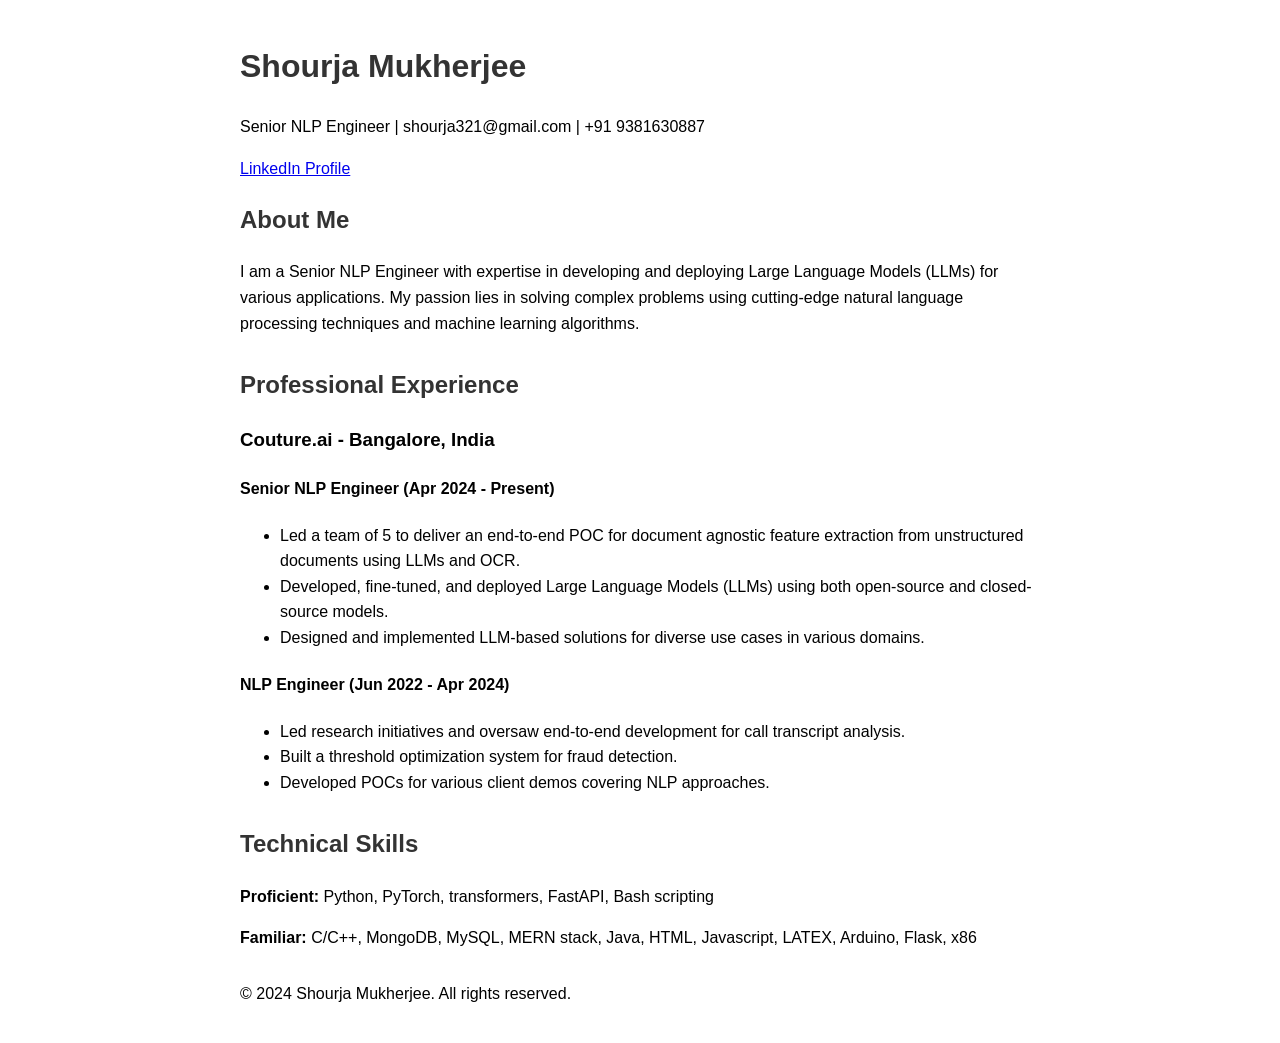
==== index.html @ 747e45b6 "feature: create initial template" ====
<!DOCTYPE html>
<html lang="en">
<head>
    <meta charset="UTF-8">
    <meta name="viewport" content="width=device-width, initial-scale=1.0">
    <title>Shourja Mukherjee - Personal Website</title>
    <style>
        body {
            font-family: Arial, sans-serif;
            line-height: 1.6;
            margin: 0;
            padding: 20px;
            max-width: 800px;
            margin: 0 auto;
        }
        h1, h2 {
            color: #333;
        }
        .section {
            margin-bottom: 30px;
        }
    </style>
</head>
<body>
    <header>
        <h1>Shourja Mukherjee</h1>
        <p>Senior NLP Engineer | shourja321@gmail.com | +91 9381630887</p>
        <p><a href="https://www.linkedin.com/in/shourja-mukherjee" target="_blank">LinkedIn Profile</a></p>
    </header>

    <section class="section" id="about">
        <h2>About Me</h2>
        <p>I am a Senior NLP Engineer with expertise in developing and deploying Large Language Models (LLMs) for various applications. My passion lies in solving complex problems using cutting-edge natural language processing techniques and machine learning algorithms.</p>
    </section>

    <section class="section" id="experience">
        <h2>Professional Experience</h2>
        <h3>Couture.ai - Bangalore, India</h3>
        <h4>Senior NLP Engineer (Apr 2024 - Present)</h4>
        <ul>
            <li>Led a team of 5 to deliver an end-to-end POC for document agnostic feature extraction from unstructured documents using LLMs and OCR.</li>
            <li>Developed, fine-tuned, and deployed Large Language Models (LLMs) using both open-source and closed-source models.</li>
            <li>Designed and implemented LLM-based solutions for diverse use cases in various domains.</li>
        </ul>
        <h4>NLP Engineer (Jun 2022 - Apr 2024)</h4>
        <ul>
            <li>Led research initiatives and oversaw end-to-end development for call transcript analysis.</li>
            <li>Built a threshold optimization system for fraud detection.</li>
            <li>Developed POCs for various client demos covering NLP approaches.</li>
        </ul>
    </section>

    <section class="section" id="skills">
        <h2>Technical Skills</h2>
        <p><strong>Proficient:</strong> Python, PyTorch, transformers, FastAPI, Bash scripting</p>
        <p><strong>Familiar:</strong> C/C++, MongoDB, MySQL, MERN stack, Java, HTML, Javascript, LATEX, Arduino, Flask, x86</p>
    </section>

    <footer>
        <p>&copy; 2024 Shourja Mukherjee. All rights reserved.</p>
    </footer>
</body>
</html>
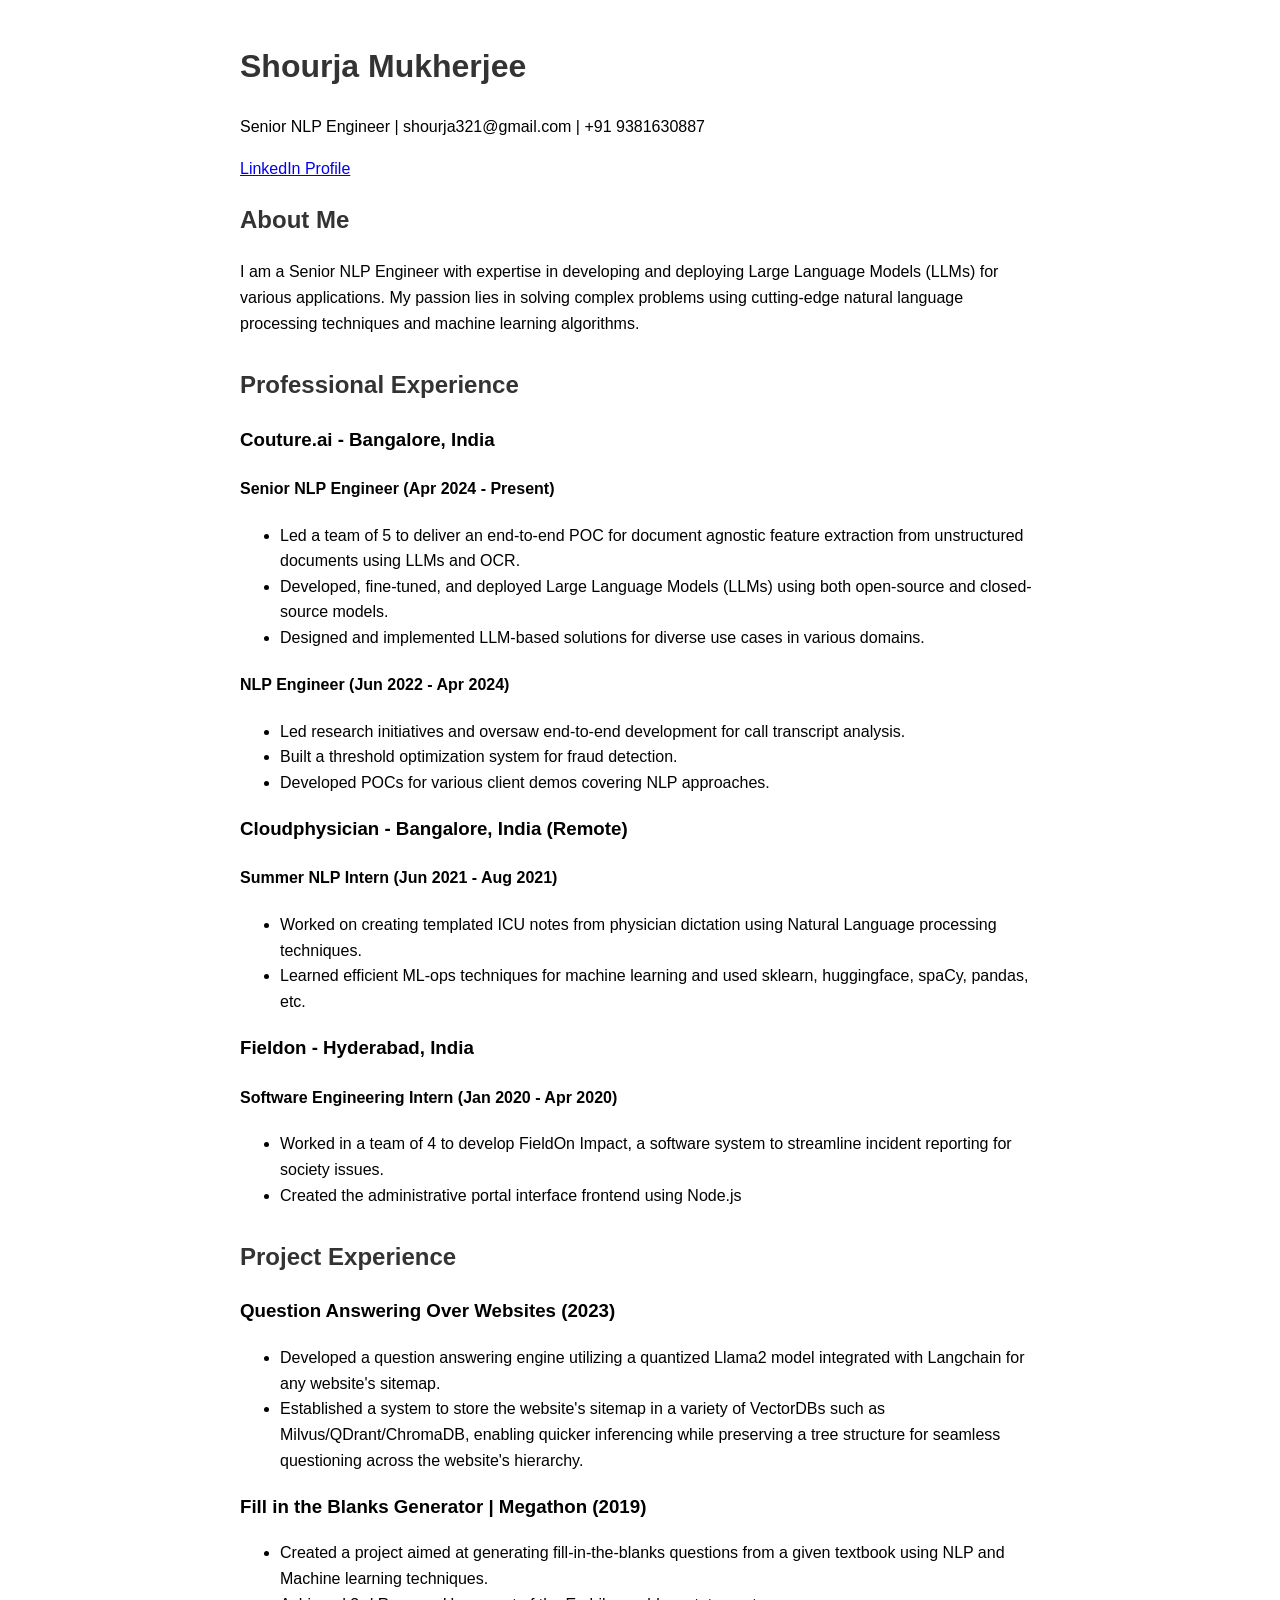
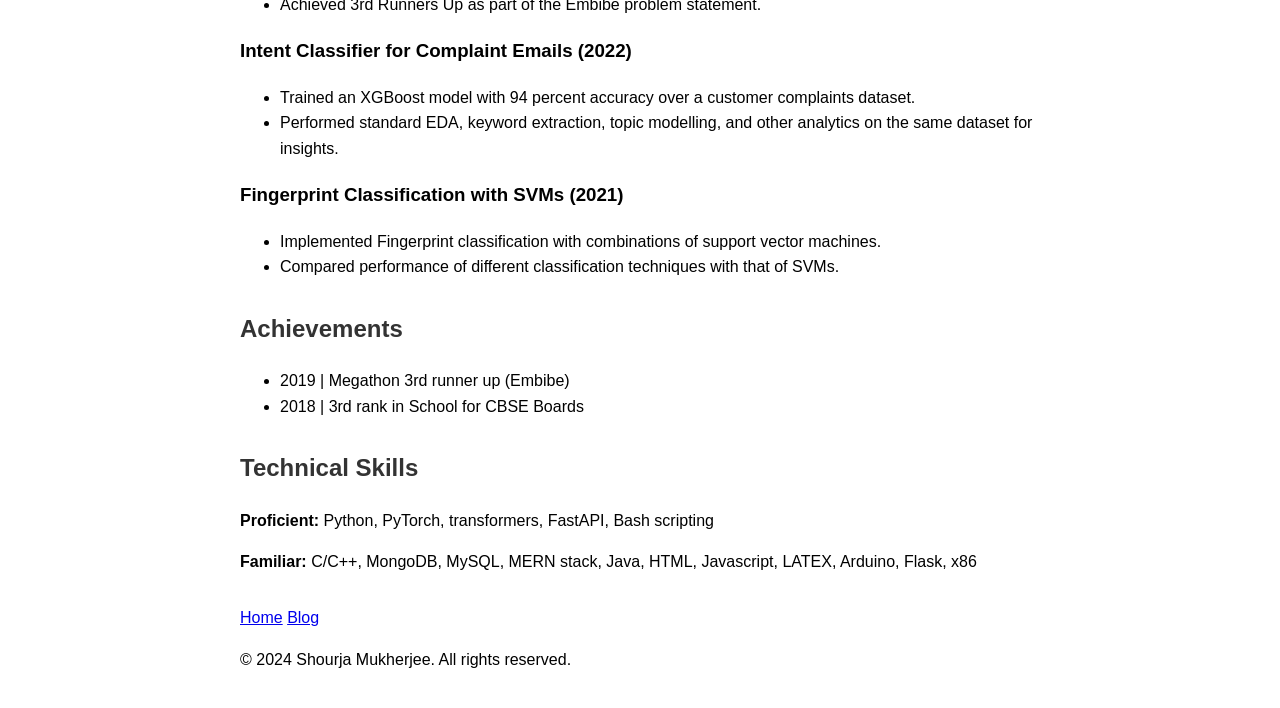
==== commit 382b39a6: "feature: added blog section" ====
--- a/index.html
+++ b/index.html
@@ -25,7 +25,7 @@
     <header>
         <h1>Shourja Mukherjee</h1>
         <p>Senior NLP Engineer | shourja321@gmail.com | +91 9381630887</p>
-        <p><a href="https://www.linkedin.com/in/shourja-mukherjee" target="_blank">LinkedIn Profile</a></p>
+        <p><a href="https://www.linkedin.com/in/shourja-mukherjee-772241185/" target="_blank">LinkedIn Profile</a></p>
     </header>
 
     <section class="section" id="about">
@@ -33,8 +33,9 @@
         <p>I am a Senior NLP Engineer with expertise in developing and deploying Large Language Models (LLMs) for various applications. My passion lies in solving complex problems using cutting-edge natural language processing techniques and machine learning algorithms.</p>
     </section>
 
-    <section class="section" id="experience">
+    <section class="section" id="professional-experience">
         <h2>Professional Experience</h2>
+        
         <h3>Couture.ai - Bangalore, India</h3>
         <h4>Senior NLP Engineer (Apr 2024 - Present)</h4>
         <ul>
@@ -42,11 +43,62 @@
             <li>Developed, fine-tuned, and deployed Large Language Models (LLMs) using both open-source and closed-source models.</li>
             <li>Designed and implemented LLM-based solutions for diverse use cases in various domains.</li>
         </ul>
+        
         <h4>NLP Engineer (Jun 2022 - Apr 2024)</h4>
         <ul>
             <li>Led research initiatives and oversaw end-to-end development for call transcript analysis.</li>
             <li>Built a threshold optimization system for fraud detection.</li>
             <li>Developed POCs for various client demos covering NLP approaches.</li>
+        </ul>
+
+        <h3>Cloudphysician - Bangalore, India (Remote)</h3>
+        <h4>Summer NLP Intern (Jun 2021 - Aug 2021)</h4>
+        <ul>
+            <li>Worked on creating templated ICU notes from physician dictation using Natural Language processing techniques.</li>
+            <li>Learned efficient ML-ops techniques for machine learning and used sklearn, huggingface, spaCy, pandas, etc.</li>
+        </ul>
+
+        <h3>Fieldon - Hyderabad, India</h3>
+        <h4>Software Engineering Intern (Jan 2020 - Apr 2020)</h4>
+        <ul>
+            <li>Worked in a team of 4 to develop FieldOn Impact, a software system to streamline incident reporting for society issues.</li>
+            <li>Created the administrative portal interface frontend using Node.js</li>
+        </ul>
+    </section>
+
+    <section class="section" id="projects">
+        <h2>Project Experience</h2>
+
+        <h3>Question Answering Over Websites (2023)</h3>
+        <ul>
+            <li>Developed a question answering engine utilizing a quantized Llama2 model integrated with Langchain for any website's sitemap.</li>
+            <li>Established a system to store the website's sitemap in a variety of VectorDBs such as Milvus/QDrant/ChromaDB, enabling quicker inferencing while preserving a tree structure for seamless questioning across the website's hierarchy.</li>
+        </ul>
+
+        <h3>Fill in the Blanks Generator | Megathon (2019)</h3>
+        <ul>
+            <li>Created a project aimed at generating fill-in-the-blanks questions from a given textbook using NLP and Machine learning techniques.</li>
+            <li>Achieved 3rd Runners Up as part of the Embibe problem statement.</li>
+        </ul>
+
+        <h3>Intent Classifier for Complaint Emails (2022)</h3>
+        <ul>
+            <li>Trained an XGBoost model with 94 percent accuracy over a customer complaints dataset.</li>
+            <li>Performed standard EDA, keyword extraction, topic modelling, and other analytics on the same dataset for insights.</li>
+        </ul>
+
+        <h3>Fingerprint Classification with SVMs (2021)</h3>
+        <ul>
+            <li>Implemented Fingerprint classification with combinations of support vector machines.</li>
+            <li>Compared performance of different classification techniques with that of SVMs.</li>
+        </ul>
+    </section>
+
+    <section class="section" id="achievements">
+        <h2>Achievements</h2>
+        <ul>
+            <li>2019 | Megathon 3rd runner up (Embibe)</li>
+            <li>2018 | 3rd rank in School for CBSE Boards</li>
         </ul>
     </section>
 
@@ -57,6 +109,10 @@
     </section>
 
     <footer>
+        <nav>
+            <a href="index.html">Home</a>
+            <a href="blog.html">Blog</a>
+        </nav>
         <p>&copy; 2024 Shourja Mukherjee. All rights reserved.</p>
     </footer>
 </body>
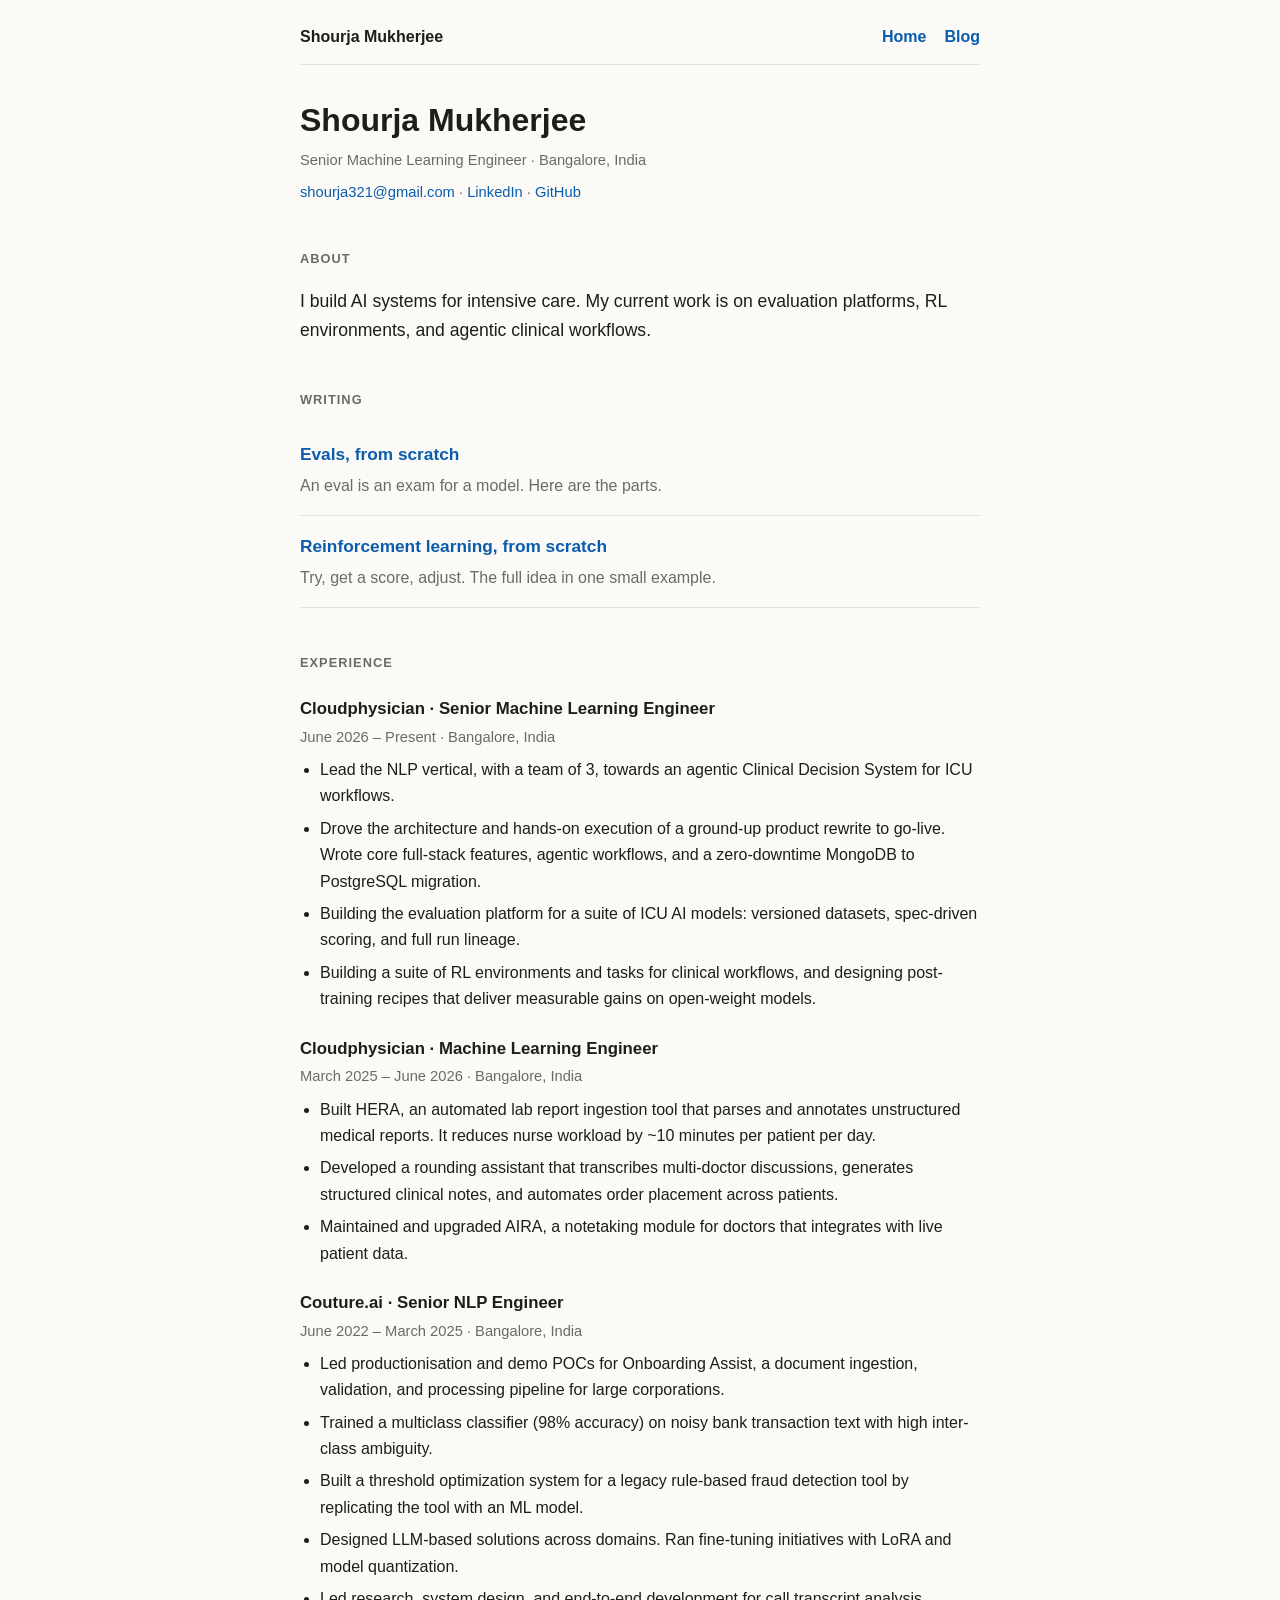
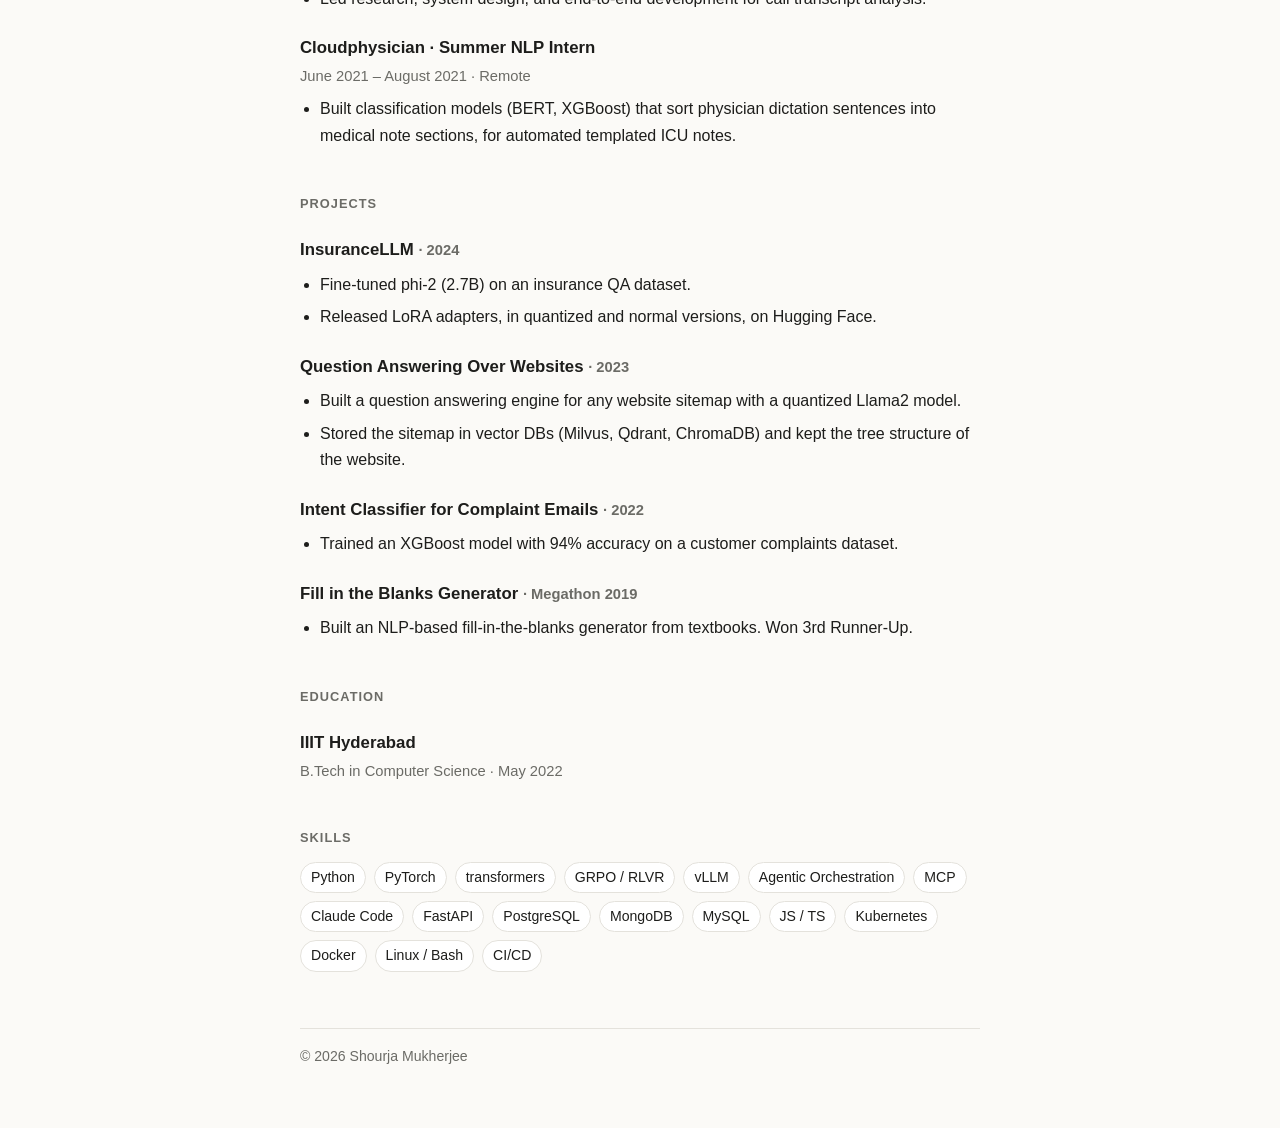
==== commit 3db742e4: "Update site from resume, add evals and RL posts" ====
--- a/index.html
+++ b/index.html
@@ -3,117 +3,125 @@
 <head>
     <meta charset="UTF-8">
     <meta name="viewport" content="width=device-width, initial-scale=1.0">
-    <title>Shourja Mukherjee - Personal Website</title>
-    <style>
-        body {
-            font-family: Arial, sans-serif;
-            line-height: 1.6;
-            margin: 0;
-            padding: 20px;
-            max-width: 800px;
-            margin: 0 auto;
-        }
-        h1, h2 {
-            color: #333;
-        }
-        .section {
-            margin-bottom: 30px;
-        }
-    </style>
+    <meta name="description" content="Shourja Mukherjee. Senior Machine Learning Engineer. Evals, RL environments, and agentic systems.">
+    <title>Shourja Mukherjee</title>
+    <link rel="stylesheet" href="style.css">
 </head>
 <body>
+    <nav>
+        <a class="name" href="index.html">Shourja Mukherjee</a>
+        <a href="index.html">Home</a>
+        <a href="blog.html">Blog</a>
+    </nav>
+
     <header>
         <h1>Shourja Mukherjee</h1>
-        <p>Senior NLP Engineer | shourja321@gmail.com | +91 9381630887</p>
-        <p><a href="https://www.linkedin.com/in/shourja-mukherjee-772241185/" target="_blank">LinkedIn Profile</a></p>
+        <p class="meta">Senior Machine Learning Engineer · Bangalore, India</p>
+        <p class="meta">
+            <a href="mailto:shourja321@gmail.com">shourja321@gmail.com</a> ·
+            <a href="https://www.linkedin.com/in/shourja-mukherjee" target="_blank" rel="noopener">LinkedIn</a> ·
+            <a href="https://github.com/ShourjaMukherjee" target="_blank" rel="noopener">GitHub</a>
+        </p>
     </header>
 
-    <section class="section" id="about">
-        <h2>About Me</h2>
-        <p>I am a Senior NLP Engineer with expertise in developing and deploying Large Language Models (LLMs) for various applications. My passion lies in solving complex problems using cutting-edge natural language processing techniques and machine learning algorithms.</p>
+    <section id="about">
+        <h2>About</h2>
+        <p class="lead">I build AI systems for intensive care. My current work is on evaluation platforms, RL environments, and agentic clinical workflows.</p>
     </section>
 
-    <section class="section" id="professional-experience">
-        <h2>Professional Experience</h2>
-        
-        <h3>Couture.ai - Bangalore, India</h3>
-        <h4>Senior NLP Engineer (Apr 2024 - Present)</h4>
-        <ul>
-            <li>Led a team of 5 to deliver an end-to-end POC for document agnostic feature extraction from unstructured documents using LLMs and OCR.</li>
-            <li>Developed, fine-tuned, and deployed Large Language Models (LLMs) using both open-source and closed-source models.</li>
-            <li>Designed and implemented LLM-based solutions for diverse use cases in various domains.</li>
-        </ul>
-        
-        <h4>NLP Engineer (Jun 2022 - Apr 2024)</h4>
-        <ul>
-            <li>Led research initiatives and oversaw end-to-end development for call transcript analysis.</li>
-            <li>Built a threshold optimization system for fraud detection.</li>
-            <li>Developed POCs for various client demos covering NLP approaches.</li>
-        </ul>
-
-        <h3>Cloudphysician - Bangalore, India (Remote)</h3>
-        <h4>Summer NLP Intern (Jun 2021 - Aug 2021)</h4>
-        <ul>
-            <li>Worked on creating templated ICU notes from physician dictation using Natural Language processing techniques.</li>
-            <li>Learned efficient ML-ops techniques for machine learning and used sklearn, huggingface, spaCy, pandas, etc.</li>
-        </ul>
-
-        <h3>Fieldon - Hyderabad, India</h3>
-        <h4>Software Engineering Intern (Jan 2020 - Apr 2020)</h4>
-        <ul>
-            <li>Worked in a team of 4 to develop FieldOn Impact, a software system to streamline incident reporting for society issues.</li>
-            <li>Created the administrative portal interface frontend using Node.js</li>
+    <section id="writing">
+        <h2>Writing</h2>
+        <ul class="post-list">
+            <li>
+                <a href="blog-evals.html">Evals, from scratch</a>
+                <p>An eval is an exam for a model. Here are the parts.</p>
+            </li>
+            <li>
+                <a href="blog-rl.html">Reinforcement learning, from scratch</a>
+                <p>Try, get a score, adjust. The full idea in one small example.</p>
+            </li>
         </ul>
     </section>
 
-    <section class="section" id="projects">
-        <h2>Project Experience</h2>
+    <section id="experience">
+        <h2>Experience</h2>
 
-        <h3>Question Answering Over Websites (2023)</h3>
+        <h3>Cloudphysician · Senior Machine Learning Engineer</h3>
+        <p class="meta">June 2026 – Present · Bangalore, India</p>
         <ul>
-            <li>Developed a question answering engine utilizing a quantized Llama2 model integrated with Langchain for any website's sitemap.</li>
-            <li>Established a system to store the website's sitemap in a variety of VectorDBs such as Milvus/QDrant/ChromaDB, enabling quicker inferencing while preserving a tree structure for seamless questioning across the website's hierarchy.</li>
+            <li>Lead the NLP vertical, with a team of 3, towards an agentic Clinical Decision System for ICU workflows.</li>
+            <li>Drove the architecture and hands-on execution of a ground-up product rewrite to go-live. Wrote core full-stack features, agentic workflows, and a zero-downtime MongoDB to PostgreSQL migration.</li>
+            <li>Building the evaluation platform for a suite of ICU AI models: versioned datasets, spec-driven scoring, and full run lineage.</li>
+            <li>Building a suite of RL environments and tasks for clinical workflows, and designing post-training recipes that deliver measurable gains on open-weight models.</li>
         </ul>
 
-        <h3>Fill in the Blanks Generator | Megathon (2019)</h3>
+        <h3>Cloudphysician · Machine Learning Engineer</h3>
+        <p class="meta">March 2025 – June 2026 · Bangalore, India</p>
         <ul>
-            <li>Created a project aimed at generating fill-in-the-blanks questions from a given textbook using NLP and Machine learning techniques.</li>
-            <li>Achieved 3rd Runners Up as part of the Embibe problem statement.</li>
+            <li>Built HERA, an automated lab report ingestion tool that parses and annotates unstructured medical reports. It reduces nurse workload by ~10 minutes per patient per day.</li>
+            <li>Developed a rounding assistant that transcribes multi-doctor discussions, generates structured clinical notes, and automates order placement across patients.</li>
+            <li>Maintained and upgraded AIRA, a notetaking module for doctors that integrates with live patient data.</li>
         </ul>
 
-        <h3>Intent Classifier for Complaint Emails (2022)</h3>
+        <h3>Couture.ai · Senior NLP Engineer</h3>
+        <p class="meta">June 2022 – March 2025 · Bangalore, India</p>
         <ul>
-            <li>Trained an XGBoost model with 94 percent accuracy over a customer complaints dataset.</li>
-            <li>Performed standard EDA, keyword extraction, topic modelling, and other analytics on the same dataset for insights.</li>
+            <li>Led productionisation and demo POCs for Onboarding Assist, a document ingestion, validation, and processing pipeline for large corporations.</li>
+            <li>Trained a multiclass classifier (98% accuracy) on noisy bank transaction text with high inter-class ambiguity.</li>
+            <li>Built a threshold optimization system for a legacy rule-based fraud detection tool by replicating the tool with an ML model.</li>
+            <li>Designed LLM-based solutions across domains. Ran fine-tuning initiatives with LoRA and model quantization.</li>
+            <li>Led research, system design, and end-to-end development for call transcript analysis.</li>
         </ul>
 
-        <h3>Fingerprint Classification with SVMs (2021)</h3>
+        <h3>Cloudphysician · Summer NLP Intern</h3>
+        <p class="meta">June 2021 – August 2021 · Remote</p>
         <ul>
-            <li>Implemented Fingerprint classification with combinations of support vector machines.</li>
-            <li>Compared performance of different classification techniques with that of SVMs.</li>
+            <li>Built classification models (BERT, XGBoost) that sort physician dictation sentences into medical note sections, for automated templated ICU notes.</li>
         </ul>
     </section>
 
-    <section class="section" id="achievements">
-        <h2>Achievements</h2>
+    <section id="projects">
+        <h2>Projects</h2>
+
+        <h3>InsuranceLLM <span class="meta">· 2024</span></h3>
         <ul>
-            <li>2019 | Megathon 3rd runner up (Embibe)</li>
-            <li>2018 | 3rd rank in School for CBSE Boards</li>
+            <li>Fine-tuned phi-2 (2.7B) on an insurance QA dataset.</li>
+            <li>Released LoRA adapters, in quantized and normal versions, on Hugging Face.</li>
+        </ul>
+
+        <h3>Question Answering Over Websites <span class="meta">· 2023</span></h3>
+        <ul>
+            <li>Built a question answering engine for any website sitemap with a quantized Llama2 model.</li>
+            <li>Stored the sitemap in vector DBs (Milvus, Qdrant, ChromaDB) and kept the tree structure of the website.</li>
+        </ul>
+
+        <h3>Intent Classifier for Complaint Emails <span class="meta">· 2022</span></h3>
+        <ul>
+            <li>Trained an XGBoost model with 94% accuracy on a customer complaints dataset.</li>
+        </ul>
+
+        <h3>Fill in the Blanks Generator <span class="meta">· Megathon 2019</span></h3>
+        <ul>
+            <li>Built an NLP-based fill-in-the-blanks generator from textbooks. Won 3rd Runner-Up.</li>
         </ul>
     </section>
 
-    <section class="section" id="skills">
-        <h2>Technical Skills</h2>
-        <p><strong>Proficient:</strong> Python, PyTorch, transformers, FastAPI, Bash scripting</p>
-        <p><strong>Familiar:</strong> C/C++, MongoDB, MySQL, MERN stack, Java, HTML, Javascript, LATEX, Arduino, Flask, x86</p>
+    <section id="education">
+        <h2>Education</h2>
+        <h3>IIIT Hyderabad</h3>
+        <p class="meta">B.Tech in Computer Science · May 2022</p>
     </section>
 
-    <footer>
-        <nav>
-            <a href="index.html">Home</a>
-            <a href="blog.html">Blog</a>
-        </nav>
-        <p>&copy; 2024 Shourja Mukherjee. All rights reserved.</p>
-    </footer>
+    <section id="skills">
+        <h2>Skills</h2>
+        <ul class="tags">
+            <li>Python</li><li>PyTorch</li><li>transformers</li><li>GRPO / RLVR</li><li>vLLM</li>
+            <li>Agentic Orchestration</li><li>MCP</li><li>Claude Code</li><li>FastAPI</li>
+            <li>PostgreSQL</li><li>MongoDB</li><li>MySQL</li><li>JS / TS</li>
+            <li>Kubernetes</li><li>Docker</li><li>Linux / Bash</li><li>CI/CD</li>
+        </ul>
+    </section>
+
+    <footer>&copy; 2026 Shourja Mukherjee</footer>
 </body>
 </html>
--- a/style.css
+++ b/style.css
@@ -0,0 +1,112 @@
+:root {
+    --bg: #fbfaf7;
+    --text: #1d1d1b;
+    --muted: #6b6b66;
+    --line: #e4e2dc;
+    --accent: #0b5cad;
+    --card: #ffffff;
+    --code-bg: #f1efe9;
+}
+@media (prefers-color-scheme: dark) {
+    :root {
+        --bg: #151514;
+        --text: #e9e7e1;
+        --muted: #9c9a93;
+        --line: #2e2e2b;
+        --accent: #7ab4f0;
+        --card: #1d1d1b;
+        --code-bg: #232321;
+    }
+}
+* { box-sizing: border-box; }
+body {
+    font-family: -apple-system, BlinkMacSystemFont, "Segoe UI", Helvetica, Arial, sans-serif;
+    line-height: 1.65;
+    margin: 0 auto;
+    padding: 24px 20px 60px;
+    max-width: 720px;
+    background: var(--bg);
+    color: var(--text);
+}
+a { color: var(--accent); text-decoration: none; }
+a:hover { text-decoration: underline; }
+nav {
+    display: flex;
+    gap: 18px;
+    padding-bottom: 14px;
+    margin-bottom: 36px;
+    border-bottom: 1px solid var(--line);
+    font-weight: 600;
+}
+nav .name { margin-right: auto; color: var(--text); }
+h1 { font-size: 2rem; line-height: 1.2; margin: 0 0 8px; }
+h2 {
+    font-size: 0.8rem;
+    letter-spacing: 0.08em;
+    text-transform: uppercase;
+    color: var(--muted);
+    margin: 44px 0 14px;
+}
+h3 { font-size: 1.05rem; margin: 22px 0 2px; }
+.meta { color: var(--muted); font-size: 0.92rem; margin: 0 0 8px; }
+.lead { font-size: 1.1rem; }
+ul { padding-left: 20px; margin: 8px 0 0; }
+li { margin-bottom: 6px; }
+.tags { display: flex; flex-wrap: wrap; gap: 8px; padding: 0; margin: 0; list-style: none; }
+.tags li {
+    margin: 0;
+    padding: 3px 10px;
+    border: 1px solid var(--line);
+    border-radius: 999px;
+    font-size: 0.88rem;
+    background: var(--card);
+}
+.post-list { list-style: none; padding: 0; }
+.post-list li { padding: 16px 0; border-bottom: 1px solid var(--line); margin: 0; }
+.post-list a { font-weight: 600; font-size: 1.08rem; }
+.post-list p { margin: 4px 0 0; color: var(--muted); }
+
+/* Blog posts */
+article h2 {
+    font-size: 1.25rem;
+    letter-spacing: 0;
+    text-transform: none;
+    color: var(--text);
+    margin: 36px 0 8px;
+}
+article p { margin: 0 0 16px; }
+article ul, article ol { margin: 0 0 16px; }
+.note {
+    border-left: 3px solid var(--accent);
+    background: var(--card);
+    padding: 12px 16px;
+    margin: 0 0 20px;
+}
+code, pre {
+    font-family: ui-monospace, SFMono-Regular, Menlo, Consolas, monospace;
+    font-size: 0.9em;
+    background: var(--code-bg);
+    border-radius: 4px;
+}
+code { padding: 1px 5px; }
+pre { padding: 14px 16px; overflow-x: auto; line-height: 1.5; margin: 0 0 20px; }
+pre code { padding: 0; background: none; }
+.table-wrap { overflow-x: auto; margin: 0 0 20px; }
+table { border-collapse: collapse; width: 100%; font-size: 0.95rem; }
+th, td { text-align: left; padding: 7px 10px; border-bottom: 1px solid var(--line); }
+th { color: var(--muted); font-weight: 600; }
+figure { margin: 0 0 20px; }
+figure svg { width: 100%; height: auto; display: block; }
+figcaption { color: var(--muted); font-size: 0.88rem; text-align: center; margin-top: 6px; }
+svg .box { fill: var(--card); stroke: var(--text); stroke-width: 1.5; }
+svg .arrow { stroke: var(--accent); stroke-width: 1.8; fill: none; }
+svg .head { fill: var(--accent); }
+svg text { fill: var(--text); font-family: inherit; font-size: 15px; }
+svg text.small { fill: var(--muted); font-size: 13px; }
+footer {
+    margin-top: 56px;
+    padding-top: 16px;
+    border-top: 1px solid var(--line);
+    color: var(--muted);
+    font-size: 0.88rem;
+}
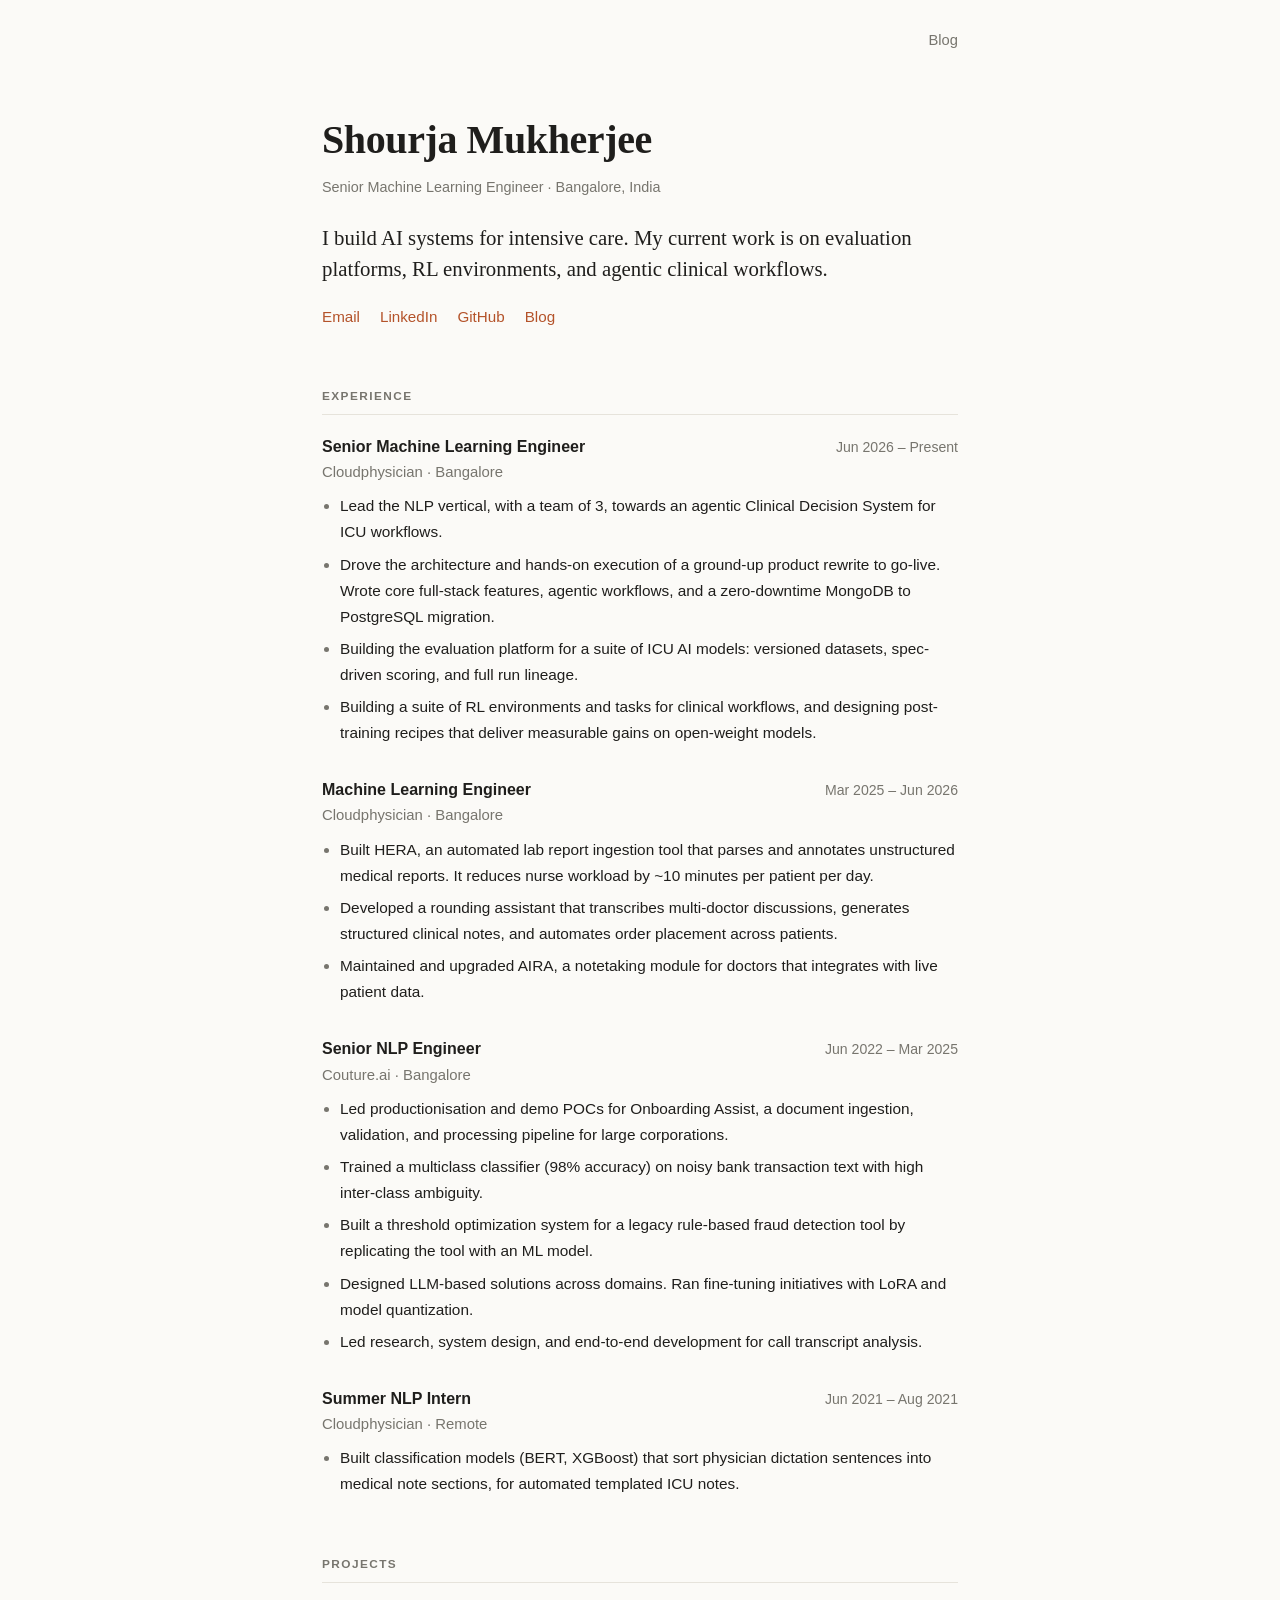
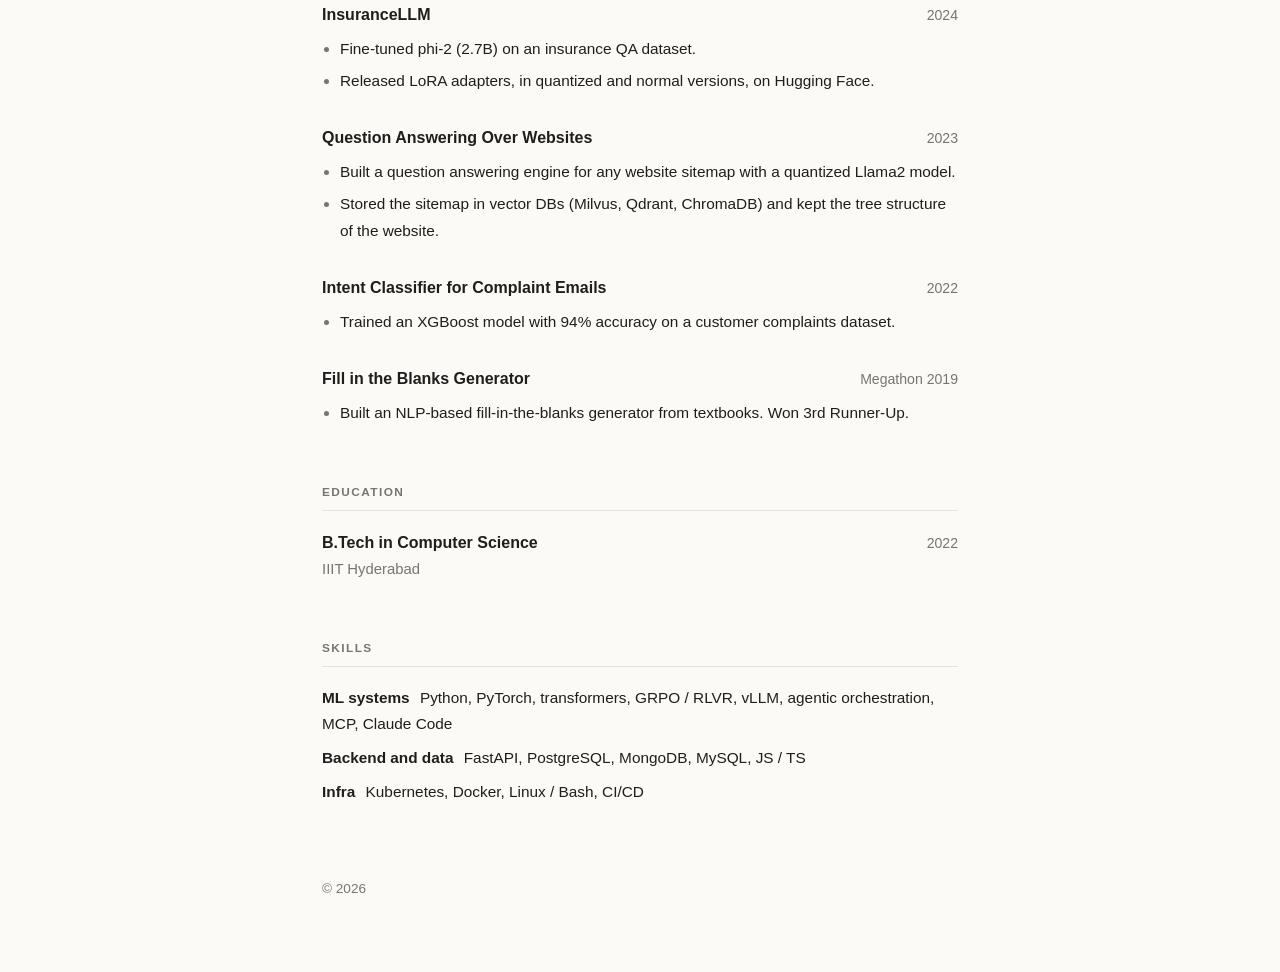
==== commit 6b049ccd: "Cleaner design, four new RL posts, fix LinkedIn link" ====
--- a/index.html
+++ b/index.html
@@ -3,125 +3,121 @@
 <head>
     <meta charset="UTF-8">
     <meta name="viewport" content="width=device-width, initial-scale=1.0">
-    <meta name="description" content="Shourja Mukherjee. Senior Machine Learning Engineer. Evals, RL environments, and agentic systems.">
+    <meta name="description" content="Senior Machine Learning Engineer. Evals, RL environments, and agentic systems.">
     <title>Shourja Mukherjee</title>
     <link rel="stylesheet" href="style.css">
 </head>
 <body>
     <nav>
-        <a class="name" href="index.html">Shourja Mukherjee</a>
-        <a href="index.html">Home</a>
-        <a href="blog.html">Blog</a>
+        <a class="right" href="blog.html">Blog</a>
     </nav>
 
     <header>
         <h1>Shourja Mukherjee</h1>
         <p class="meta">Senior Machine Learning Engineer · Bangalore, India</p>
-        <p class="meta">
-            <a href="mailto:shourja321@gmail.com">shourja321@gmail.com</a> ·
-            <a href="https://www.linkedin.com/in/shourja-mukherjee" target="_blank" rel="noopener">LinkedIn</a> ·
+        <p class="lead">I build AI systems for intensive care. My current work is on evaluation platforms, RL environments, and agentic clinical workflows.</p>
+        <p class="links">
+            <a href="mailto:shourja321@gmail.com">Email</a>
+            <a href="https://www.linkedin.com/in/shourja-mukherjee-772241185/" target="_blank" rel="noopener">LinkedIn</a>
             <a href="https://github.com/ShourjaMukherjee" target="_blank" rel="noopener">GitHub</a>
+            <a href="blog.html">Blog</a>
         </p>
     </header>
-
-    <section id="about">
-        <h2>About</h2>
-        <p class="lead">I build AI systems for intensive care. My current work is on evaluation platforms, RL environments, and agentic clinical workflows.</p>
-    </section>
-
-    <section id="writing">
-        <h2>Writing</h2>
-        <ul class="post-list">
-            <li>
-                <a href="blog-evals.html">Evals, from scratch</a>
-                <p>An eval is an exam for a model. Here are the parts.</p>
-            </li>
-            <li>
-                <a href="blog-rl.html">Reinforcement learning, from scratch</a>
-                <p>Try, get a score, adjust. The full idea in one small example.</p>
-            </li>
-        </ul>
-    </section>
 
     <section id="experience">
         <h2>Experience</h2>
 
-        <h3>Cloudphysician · Senior Machine Learning Engineer</h3>
-        <p class="meta">June 2026 – Present · Bangalore, India</p>
-        <ul>
-            <li>Lead the NLP vertical, with a team of 3, towards an agentic Clinical Decision System for ICU workflows.</li>
-            <li>Drove the architecture and hands-on execution of a ground-up product rewrite to go-live. Wrote core full-stack features, agentic workflows, and a zero-downtime MongoDB to PostgreSQL migration.</li>
-            <li>Building the evaluation platform for a suite of ICU AI models: versioned datasets, spec-driven scoring, and full run lineage.</li>
-            <li>Building a suite of RL environments and tasks for clinical workflows, and designing post-training recipes that deliver measurable gains on open-weight models.</li>
-        </ul>
+        <div class="entry">
+            <div class="entry-head"><h3>Senior Machine Learning Engineer</h3><span>Jun 2026 – Present</span></div>
+            <p class="org">Cloudphysician · Bangalore</p>
+            <ul>
+                <li>Lead the NLP vertical, with a team of 3, towards an agentic Clinical Decision System for ICU workflows.</li>
+                <li>Drove the architecture and hands-on execution of a ground-up product rewrite to go-live. Wrote core full-stack features, agentic workflows, and a zero-downtime MongoDB to PostgreSQL migration.</li>
+                <li>Building the evaluation platform for a suite of ICU AI models: versioned datasets, spec-driven scoring, and full run lineage.</li>
+                <li>Building a suite of RL environments and tasks for clinical workflows, and designing post-training recipes that deliver measurable gains on open-weight models.</li>
+            </ul>
+        </div>
 
-        <h3>Cloudphysician · Machine Learning Engineer</h3>
-        <p class="meta">March 2025 – June 2026 · Bangalore, India</p>
-        <ul>
-            <li>Built HERA, an automated lab report ingestion tool that parses and annotates unstructured medical reports. It reduces nurse workload by ~10 minutes per patient per day.</li>
-            <li>Developed a rounding assistant that transcribes multi-doctor discussions, generates structured clinical notes, and automates order placement across patients.</li>
-            <li>Maintained and upgraded AIRA, a notetaking module for doctors that integrates with live patient data.</li>
-        </ul>
+        <div class="entry">
+            <div class="entry-head"><h3>Machine Learning Engineer</h3><span>Mar 2025 – Jun 2026</span></div>
+            <p class="org">Cloudphysician · Bangalore</p>
+            <ul>
+                <li>Built HERA, an automated lab report ingestion tool that parses and annotates unstructured medical reports. It reduces nurse workload by ~10 minutes per patient per day.</li>
+                <li>Developed a rounding assistant that transcribes multi-doctor discussions, generates structured clinical notes, and automates order placement across patients.</li>
+                <li>Maintained and upgraded AIRA, a notetaking module for doctors that integrates with live patient data.</li>
+            </ul>
+        </div>
 
-        <h3>Couture.ai · Senior NLP Engineer</h3>
-        <p class="meta">June 2022 – March 2025 · Bangalore, India</p>
-        <ul>
-            <li>Led productionisation and demo POCs for Onboarding Assist, a document ingestion, validation, and processing pipeline for large corporations.</li>
-            <li>Trained a multiclass classifier (98% accuracy) on noisy bank transaction text with high inter-class ambiguity.</li>
-            <li>Built a threshold optimization system for a legacy rule-based fraud detection tool by replicating the tool with an ML model.</li>
-            <li>Designed LLM-based solutions across domains. Ran fine-tuning initiatives with LoRA and model quantization.</li>
-            <li>Led research, system design, and end-to-end development for call transcript analysis.</li>
-        </ul>
+        <div class="entry">
+            <div class="entry-head"><h3>Senior NLP Engineer</h3><span>Jun 2022 – Mar 2025</span></div>
+            <p class="org">Couture.ai · Bangalore</p>
+            <ul>
+                <li>Led productionisation and demo POCs for Onboarding Assist, a document ingestion, validation, and processing pipeline for large corporations.</li>
+                <li>Trained a multiclass classifier (98% accuracy) on noisy bank transaction text with high inter-class ambiguity.</li>
+                <li>Built a threshold optimization system for a legacy rule-based fraud detection tool by replicating the tool with an ML model.</li>
+                <li>Designed LLM-based solutions across domains. Ran fine-tuning initiatives with LoRA and model quantization.</li>
+                <li>Led research, system design, and end-to-end development for call transcript analysis.</li>
+            </ul>
+        </div>
 
-        <h3>Cloudphysician · Summer NLP Intern</h3>
-        <p class="meta">June 2021 – August 2021 · Remote</p>
-        <ul>
-            <li>Built classification models (BERT, XGBoost) that sort physician dictation sentences into medical note sections, for automated templated ICU notes.</li>
-        </ul>
+        <div class="entry">
+            <div class="entry-head"><h3>Summer NLP Intern</h3><span>Jun 2021 – Aug 2021</span></div>
+            <p class="org">Cloudphysician · Remote</p>
+            <ul>
+                <li>Built classification models (BERT, XGBoost) that sort physician dictation sentences into medical note sections, for automated templated ICU notes.</li>
+            </ul>
+        </div>
     </section>
 
     <section id="projects">
         <h2>Projects</h2>
 
-        <h3>InsuranceLLM <span class="meta">· 2024</span></h3>
-        <ul>
-            <li>Fine-tuned phi-2 (2.7B) on an insurance QA dataset.</li>
-            <li>Released LoRA adapters, in quantized and normal versions, on Hugging Face.</li>
-        </ul>
+        <div class="entry">
+            <div class="entry-head"><h3>InsuranceLLM</h3><span>2024</span></div>
+            <ul>
+                <li>Fine-tuned phi-2 (2.7B) on an insurance QA dataset.</li>
+                <li>Released LoRA adapters, in quantized and normal versions, on Hugging Face.</li>
+            </ul>
+        </div>
 
-        <h3>Question Answering Over Websites <span class="meta">· 2023</span></h3>
-        <ul>
-            <li>Built a question answering engine for any website sitemap with a quantized Llama2 model.</li>
-            <li>Stored the sitemap in vector DBs (Milvus, Qdrant, ChromaDB) and kept the tree structure of the website.</li>
-        </ul>
+        <div class="entry">
+            <div class="entry-head"><h3>Question Answering Over Websites</h3><span>2023</span></div>
+            <ul>
+                <li>Built a question answering engine for any website sitemap with a quantized Llama2 model.</li>
+                <li>Stored the sitemap in vector DBs (Milvus, Qdrant, ChromaDB) and kept the tree structure of the website.</li>
+            </ul>
+        </div>
 
-        <h3>Intent Classifier for Complaint Emails <span class="meta">· 2022</span></h3>
-        <ul>
-            <li>Trained an XGBoost model with 94% accuracy on a customer complaints dataset.</li>
-        </ul>
+        <div class="entry">
+            <div class="entry-head"><h3>Intent Classifier for Complaint Emails</h3><span>2022</span></div>
+            <ul>
+                <li>Trained an XGBoost model with 94% accuracy on a customer complaints dataset.</li>
+            </ul>
+        </div>
 
-        <h3>Fill in the Blanks Generator <span class="meta">· Megathon 2019</span></h3>
-        <ul>
-            <li>Built an NLP-based fill-in-the-blanks generator from textbooks. Won 3rd Runner-Up.</li>
-        </ul>
+        <div class="entry">
+            <div class="entry-head"><h3>Fill in the Blanks Generator</h3><span>Megathon 2019</span></div>
+            <ul>
+                <li>Built an NLP-based fill-in-the-blanks generator from textbooks. Won 3rd Runner-Up.</li>
+            </ul>
+        </div>
     </section>
 
     <section id="education">
         <h2>Education</h2>
-        <h3>IIIT Hyderabad</h3>
-        <p class="meta">B.Tech in Computer Science · May 2022</p>
+        <div class="entry">
+            <div class="entry-head"><h3>B.Tech in Computer Science</h3><span>2022</span></div>
+            <p class="org">IIIT Hyderabad</p>
+        </div>
     </section>
 
     <section id="skills">
         <h2>Skills</h2>
-        <ul class="tags">
-            <li>Python</li><li>PyTorch</li><li>transformers</li><li>GRPO / RLVR</li><li>vLLM</li>
-            <li>Agentic Orchestration</li><li>MCP</li><li>Claude Code</li><li>FastAPI</li>
-            <li>PostgreSQL</li><li>MongoDB</li><li>MySQL</li><li>JS / TS</li>
-            <li>Kubernetes</li><li>Docker</li><li>Linux / Bash</li><li>CI/CD</li>
-        </ul>
+        <p class="tags"><b>ML systems</b> Python, PyTorch, transformers, GRPO / RLVR, vLLM, agentic orchestration, MCP, Claude Code</p>
+        <p class="tags"><b>Backend and data</b> FastAPI, PostgreSQL, MongoDB, MySQL, JS / TS</p>
+        <p class="tags"><b>Infra</b> Kubernetes, Docker, Linux / Bash, CI/CD</p>
     </section>
 
-    <footer>&copy; 2026 Shourja Mukherjee</footer>
+    <footer>&copy; 2026</footer>
 </body>
 </html>
--- a/style.css
+++ b/style.css
@@ -1,112 +1,155 @@
 :root {
     --bg: #fbfaf7;
-    --text: #1d1d1b;
-    --muted: #6b6b66;
-    --line: #e4e2dc;
-    --accent: #0b5cad;
+    --text: #1f1e1c;
+    --muted: #77756e;
+    --line: #e6e3db;
+    --accent: #b4532a;
     --card: #ffffff;
-    --code-bg: #f1efe9;
+    --code-bg: #f2f0ea;
+    --serif: "Iowan Old Style", "Palatino Linotype", Palatino, Charter, Georgia, serif;
+    --sans: -apple-system, BlinkMacSystemFont, "Segoe UI", Helvetica, Arial, sans-serif;
 }
 @media (prefers-color-scheme: dark) {
     :root {
-        --bg: #151514;
-        --text: #e9e7e1;
-        --muted: #9c9a93;
-        --line: #2e2e2b;
-        --accent: #7ab4f0;
-        --card: #1d1d1b;
-        --code-bg: #232321;
+        --bg: #141413;
+        --text: #e8e6df;
+        --muted: #96938b;
+        --line: #2b2a27;
+        --accent: #e59a6f;
+        --card: #1c1c1a;
+        --code-bg: #20201e;
     }
 }
 * { box-sizing: border-box; }
+html { -webkit-text-size-adjust: 100%; }
 body {
-    font-family: -apple-system, BlinkMacSystemFont, "Segoe UI", Helvetica, Arial, sans-serif;
-    line-height: 1.65;
+    font-family: var(--sans);
+    font-size: 17px;
+    line-height: 1.7;
     margin: 0 auto;
-    padding: 24px 20px 60px;
-    max-width: 720px;
+    padding: 28px 22px 72px;
+    max-width: 680px;
     background: var(--bg);
     color: var(--text);
+    -webkit-font-smoothing: antialiased;
 }
 a { color: var(--accent); text-decoration: none; }
-a:hover { text-decoration: underline; }
+a:hover { text-decoration: underline; text-underline-offset: 3px; }
+
 nav {
     display: flex;
-    gap: 18px;
-    padding-bottom: 14px;
-    margin-bottom: 36px;
-    border-bottom: 1px solid var(--line);
+    justify-content: space-between;
+    align-items: baseline;
+    margin-bottom: 64px;
+    font-size: 0.92rem;
+}
+nav a { color: var(--muted); }
+nav a:hover { color: var(--text); text-decoration: none; }
+nav .right { margin-left: auto; }
+
+h1 {
+    font-family: var(--serif);
     font-weight: 600;
+    font-size: 2.5rem;
+    line-height: 1.15;
+    letter-spacing: -0.01em;
+    margin: 0 0 12px;
 }
-nav .name { margin-right: auto; color: var(--text); }
-h1 { font-size: 2rem; line-height: 1.2; margin: 0 0 8px; }
 h2 {
-    font-size: 0.8rem;
-    letter-spacing: 0.08em;
+    font-size: 0.74rem;
+    font-weight: 600;
+    letter-spacing: 0.12em;
     text-transform: uppercase;
     color: var(--muted);
-    margin: 44px 0 14px;
+    margin: 56px 0 18px;
+    padding-bottom: 8px;
+    border-bottom: 1px solid var(--line);
 }
-h3 { font-size: 1.05rem; margin: 22px 0 2px; }
-.meta { color: var(--muted); font-size: 0.92rem; margin: 0 0 8px; }
-.lead { font-size: 1.1rem; }
-ul { padding-left: 20px; margin: 8px 0 0; }
+h3 { font-size: 1rem; font-weight: 600; margin: 0; }
+.meta { color: var(--muted); font-size: 0.9rem; margin: 0 0 6px; }
+.lead { font-family: var(--serif); font-size: 1.3rem; line-height: 1.5; margin: 22px 0 0; }
+.links { margin-top: 20px; display: flex; flex-wrap: wrap; gap: 6px 20px; font-size: 0.95rem; }
+
+ul { padding-left: 18px; margin: 8px 0 0; }
 li { margin-bottom: 6px; }
-.tags { display: flex; flex-wrap: wrap; gap: 8px; padding: 0; margin: 0; list-style: none; }
-.tags li {
-    margin: 0;
-    padding: 3px 10px;
-    border: 1px solid var(--line);
-    border-radius: 999px;
-    font-size: 0.88rem;
-    background: var(--card);
-}
-.post-list { list-style: none; padding: 0; }
-.post-list li { padding: 16px 0; border-bottom: 1px solid var(--line); margin: 0; }
-.post-list a { font-weight: 600; font-size: 1.08rem; }
-.post-list p { margin: 4px 0 0; color: var(--muted); }
+li::marker { color: var(--muted); }
+
+/* Home page entries */
+.entry { margin-bottom: 30px; }
+.entry-head { display: flex; flex-wrap: wrap; justify-content: space-between; align-items: baseline; gap: 0 16px; }
+.entry-head span { color: var(--muted); font-size: 0.88rem; font-variant-numeric: tabular-nums; white-space: nowrap; }
+.entry .org { color: var(--muted); font-size: 0.93rem; margin: 0; }
+.entry ul { font-size: 0.96rem; }
+.tags { color: var(--text); font-size: 0.96rem; margin: 0 0 8px; }
+.tags b { font-weight: 600; margin-right: 6px; }
+
+/* Blog list */
+.post-list { list-style: none; padding: 0; margin: 0; }
+.post-list li { margin: 0; border-bottom: 1px solid var(--line); }
+.post-list a { display: block; padding: 18px 0; color: var(--text); }
+.post-list a:hover { text-decoration: none; }
+.post-list a:hover .t { color: var(--accent); }
+.post-list .row { display: flex; justify-content: space-between; align-items: baseline; gap: 16px; }
+.post-list .t { font-family: var(--serif); font-size: 1.22rem; font-weight: 600; line-height: 1.3; }
+.post-list .d { color: var(--muted); font-size: 0.85rem; white-space: nowrap; font-variant-numeric: tabular-nums; }
+.post-list p { margin: 4px 0 0; color: var(--muted); font-size: 0.95rem; }
 
 /* Blog posts */
+article h1 { font-size: 2.2rem; }
 article h2 {
-    font-size: 1.25rem;
+    font-family: var(--serif);
+    font-size: 1.4rem;
+    font-weight: 600;
     letter-spacing: 0;
     text-transform: none;
     color: var(--text);
-    margin: 36px 0 8px;
+    border: 0;
+    padding: 0;
+    margin: 44px 0 10px;
 }
 article p { margin: 0 0 16px; }
-article ul, article ol { margin: 0 0 16px; }
+article ul, article ol { margin: 0 0 16px; padding-left: 22px; }
+article .lead { margin: 26px 0 18px; }
 .note {
-    border-left: 3px solid var(--accent);
-    background: var(--card);
-    padding: 12px 16px;
-    margin: 0 0 20px;
+    border-left: 2px solid var(--accent);
+    padding: 4px 0 4px 18px;
+    margin: 36px 0 0;
+    font-family: var(--serif);
+    font-size: 1.12rem;
+}
+.next {
+    display: block;
+    margin-top: 44px;
+    padding-top: 18px;
+    border-top: 1px solid var(--line);
+    font-size: 0.95rem;
 }
 code, pre {
     font-family: ui-monospace, SFMono-Regular, Menlo, Consolas, monospace;
-    font-size: 0.9em;
+    font-size: 0.86em;
     background: var(--code-bg);
-    border-radius: 4px;
+    border-radius: 6px;
 }
-code { padding: 1px 5px; }
-pre { padding: 14px 16px; overflow-x: auto; line-height: 1.5; margin: 0 0 20px; }
-pre code { padding: 0; background: none; }
+code { padding: 2px 5px; }
+pre { padding: 16px 18px; overflow-x: auto; line-height: 1.55; margin: 0 0 20px; }
+pre code { padding: 0; background: none; font-size: 1em; }
 .table-wrap { overflow-x: auto; margin: 0 0 20px; }
-table { border-collapse: collapse; width: 100%; font-size: 0.95rem; }
-th, td { text-align: left; padding: 7px 10px; border-bottom: 1px solid var(--line); }
-th { color: var(--muted); font-weight: 600; }
-figure { margin: 0 0 20px; }
+table { border-collapse: collapse; width: 100%; font-size: 0.93rem; }
+th, td { text-align: left; padding: 8px 12px 8px 0; border-bottom: 1px solid var(--line); vertical-align: top; }
+th { color: var(--muted); font-weight: 600; font-size: 0.8rem; letter-spacing: 0.06em; text-transform: uppercase; }
+figure { margin: 8px 0 24px; }
 figure svg { width: 100%; height: auto; display: block; }
-figcaption { color: var(--muted); font-size: 0.88rem; text-align: center; margin-top: 6px; }
-svg .box { fill: var(--card); stroke: var(--text); stroke-width: 1.5; }
-svg .arrow { stroke: var(--accent); stroke-width: 1.8; fill: none; }
+svg .box { fill: var(--card); stroke: var(--muted); stroke-width: 1.2; }
+svg .on { fill: var(--accent); stroke: var(--accent); }
+svg .arrow { stroke: var(--accent); stroke-width: 1.6; fill: none; }
 svg .head { fill: var(--accent); }
-svg text { fill: var(--text); font-family: inherit; font-size: 15px; }
+svg text { fill: var(--text); font-family: var(--sans); font-size: 15px; }
 svg text.small { fill: var(--muted); font-size: 13px; }
-footer {
-    margin-top: 56px;
-    padding-top: 16px;
-    border-top: 1px solid var(--line);
-    color: var(--muted);
-    font-size: 0.88rem;
+footer { margin-top: 72px; color: var(--muted); font-size: 0.85rem; }
+
+@media (max-width: 520px) {
+    body { font-size: 16px; }
+    h1 { font-size: 2rem; }
+    article h1 { font-size: 1.8rem; }
+    nav { margin-bottom: 44px; }
 }
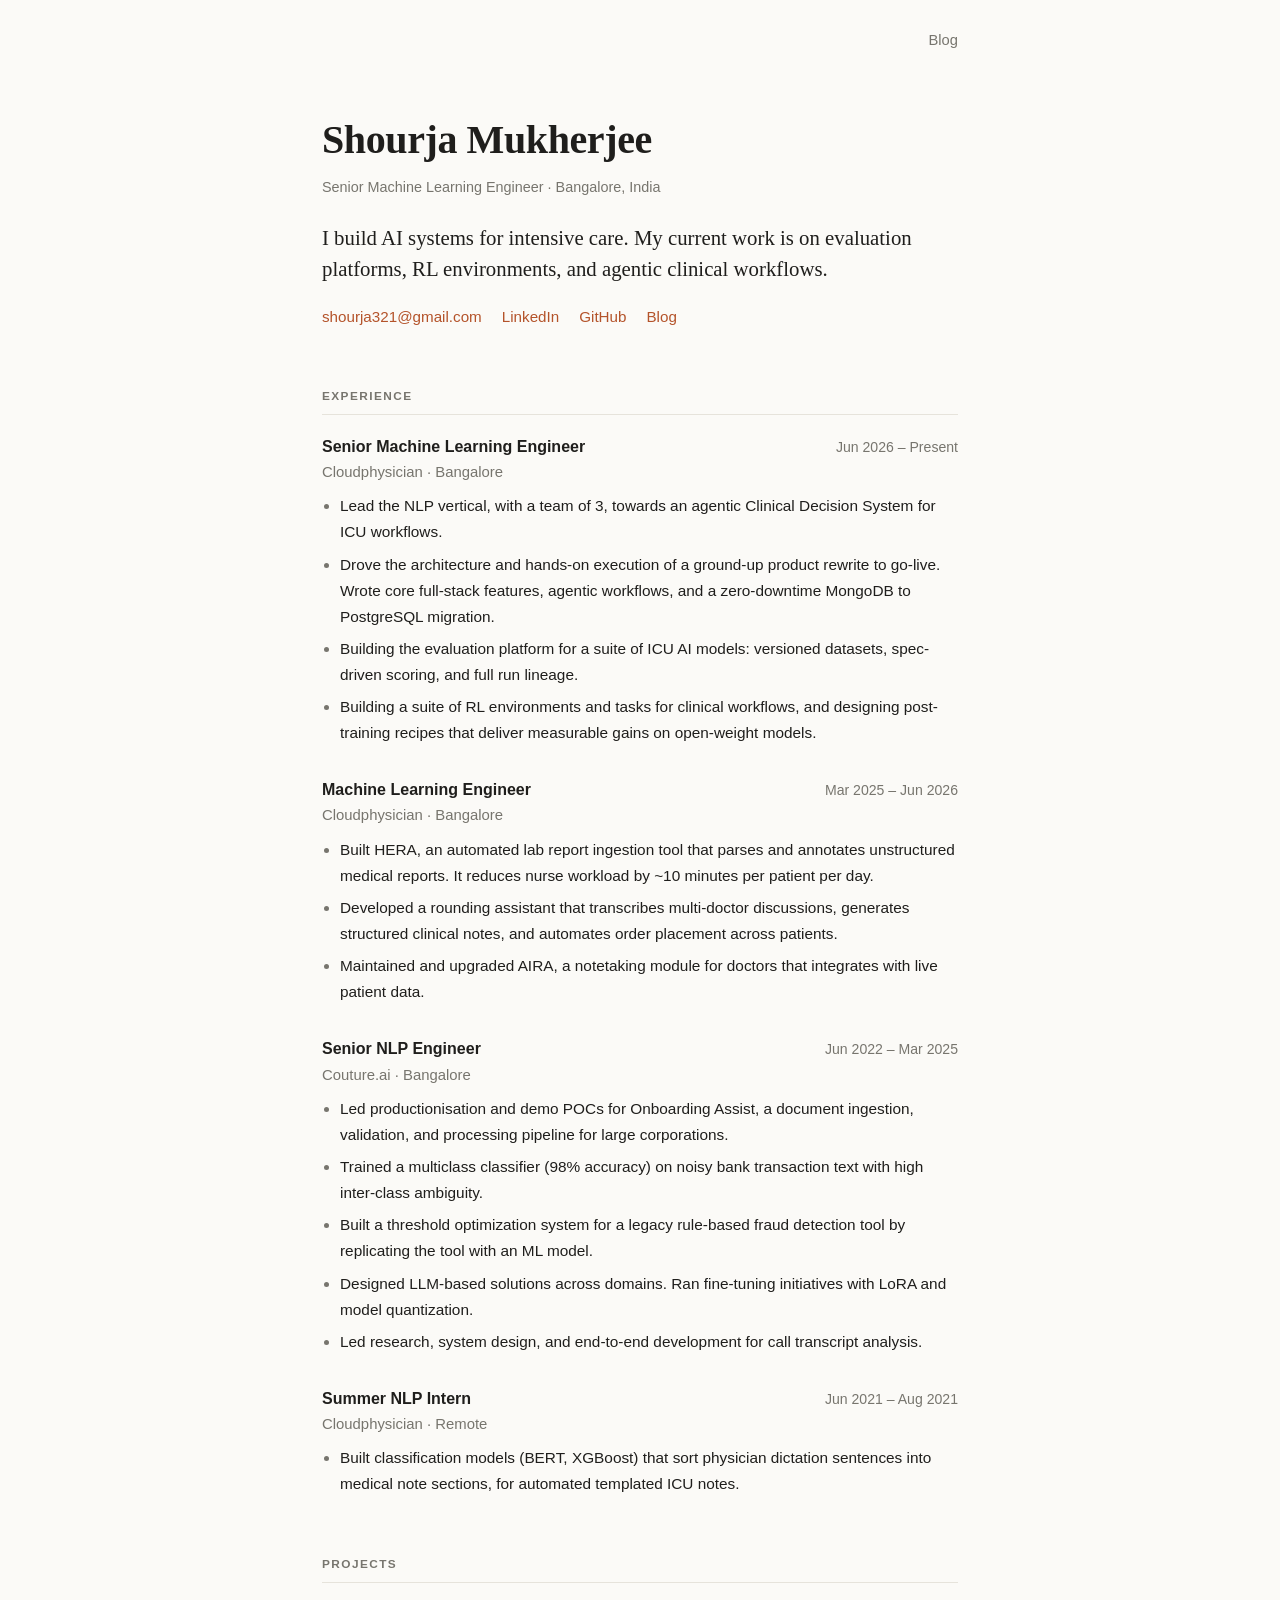
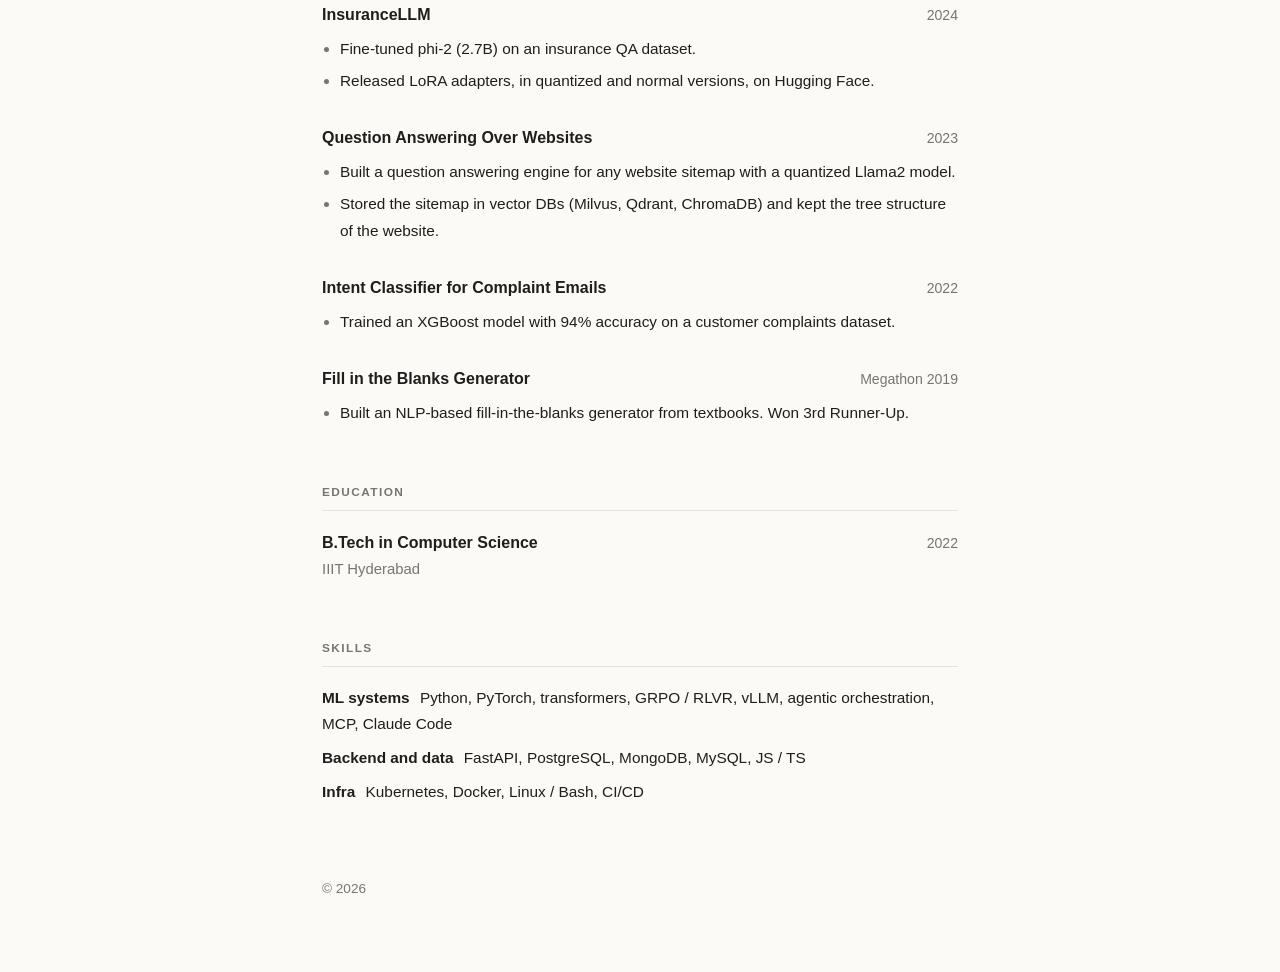
==== commit e90e9e43: "Add four paper notes, show email address, regroup blog list" ====
--- a/index.html
+++ b/index.html
@@ -5,7 +5,7 @@
     <meta name="viewport" content="width=device-width, initial-scale=1.0">
     <meta name="description" content="Senior Machine Learning Engineer. Evals, RL environments, and agentic systems.">
     <title>Shourja Mukherjee</title>
-    <link rel="stylesheet" href="style.css">
+    <link rel="stylesheet" href="style.css?v=4">
 </head>
 <body>
     <nav>
@@ -17,7 +17,7 @@
         <p class="meta">Senior Machine Learning Engineer · Bangalore, India</p>
         <p class="lead">I build AI systems for intensive care. My current work is on evaluation platforms, RL environments, and agentic clinical workflows.</p>
         <p class="links">
-            <a href="mailto:shourja321@gmail.com">Email</a>
+            <a href="mailto:shourja321@gmail.com">shourja321@gmail.com</a>
             <a href="https://www.linkedin.com/in/shourja-mukherjee-772241185/" target="_blank" rel="noopener">LinkedIn</a>
             <a href="https://github.com/ShourjaMukherjee" target="_blank" rel="noopener">GitHub</a>
             <a href="blog.html">Blog</a>
--- a/style.css
+++ b/style.css
@@ -153,3 +153,9 @@
     article h1 { font-size: 1.8rem; }
     nav { margin-bottom: 44px; }
 }
+
+/* Paper notes */
+.paper { margin-top: 40px; color: var(--muted); font-size: 0.9rem; }
+figcaption { color: var(--muted); font-size: 0.85rem; text-align: center; margin-top: 8px; }
+svg .axis { stroke: var(--muted); stroke-width: 1.2; fill: none; }
+svg .arrow.dim { stroke: var(--muted); stroke-dasharray: 6 5; }
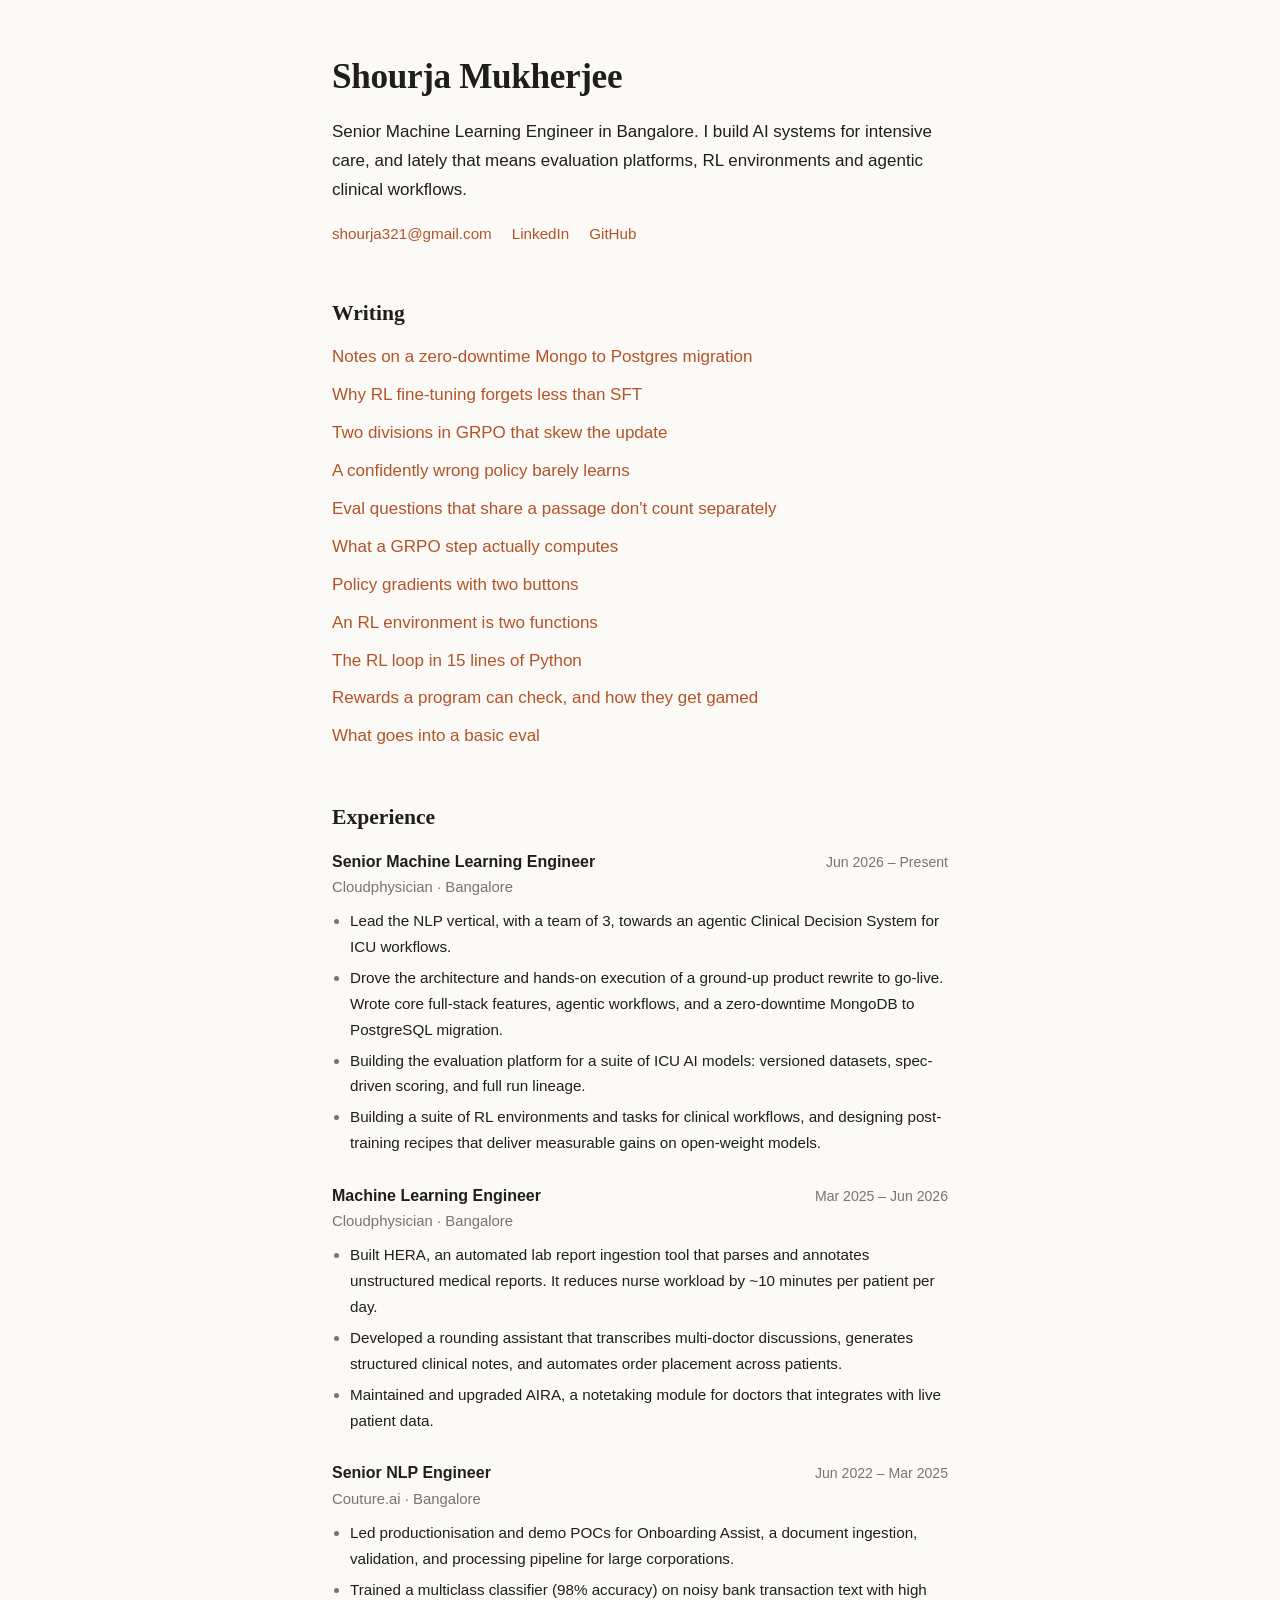
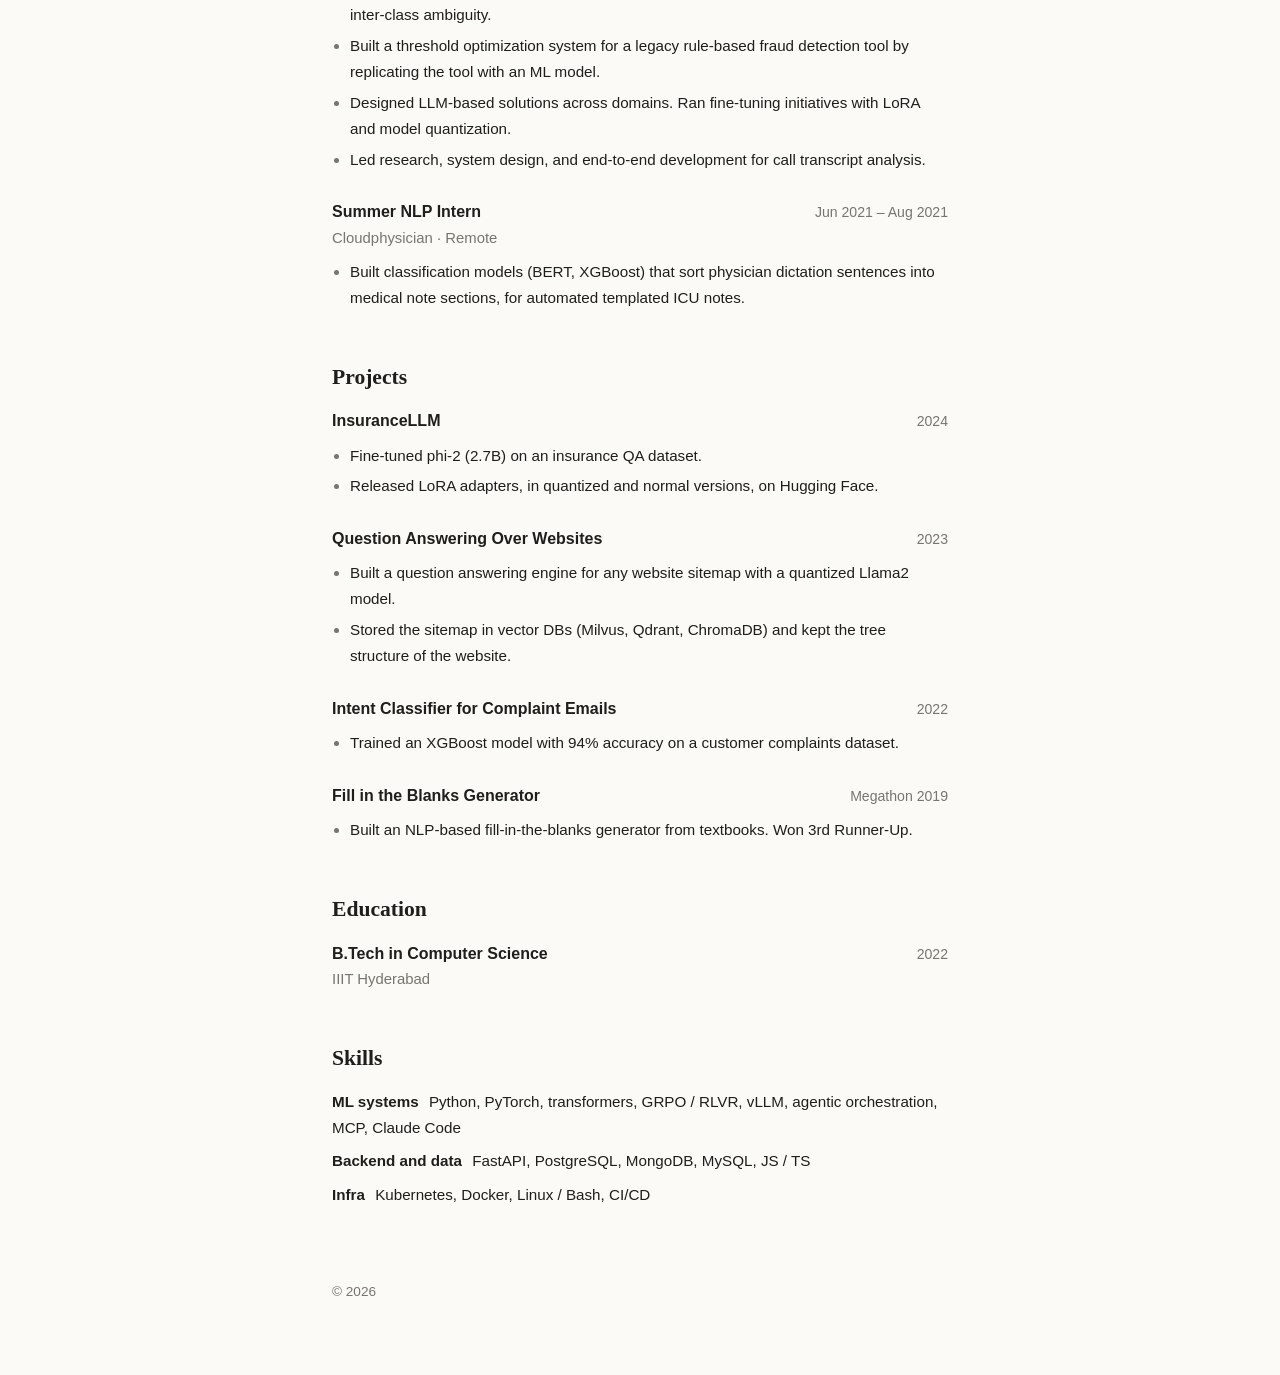
==== commit ecb428f2: "Flatten site, rewrite posts in plain voice, add Mongo to Postgres notes" ====
--- a/index.html
+++ b/index.html
@@ -5,24 +5,35 @@
     <meta name="viewport" content="width=device-width, initial-scale=1.0">
     <meta name="description" content="Senior Machine Learning Engineer. Evals, RL environments, and agentic systems.">
     <title>Shourja Mukherjee</title>
-    <link rel="stylesheet" href="style.css?v=4">
+    <link rel="stylesheet" href="style.css?v=5">
 </head>
 <body>
-    <nav>
-        <a class="right" href="blog.html">Blog</a>
-    </nav>
-
-    <header>
+    <header class="home">
         <h1>Shourja Mukherjee</h1>
-        <p class="meta">Senior Machine Learning Engineer · Bangalore, India</p>
-        <p class="lead">I build AI systems for intensive care. My current work is on evaluation platforms, RL environments, and agentic clinical workflows.</p>
+        <p>Senior Machine Learning Engineer in Bangalore. I build AI systems for intensive care, and lately that means evaluation platforms, RL environments and agentic clinical workflows.</p>
         <p class="links">
             <a href="mailto:shourja321@gmail.com">shourja321@gmail.com</a>
             <a href="https://www.linkedin.com/in/shourja-mukherjee-772241185/" target="_blank" rel="noopener">LinkedIn</a>
             <a href="https://github.com/ShourjaMukherjee" target="_blank" rel="noopener">GitHub</a>
-            <a href="blog.html">Blog</a>
         </p>
     </header>
+
+    <section id="writing">
+        <h2>Writing</h2>
+        <ul class="posts">
+            <li><a href="blog-mongo-postgres.html">Notes on a zero-downtime Mongo to Postgres migration</a></li>
+            <li><a href="blog-rl-razor.html">Why RL fine-tuning forgets less than SFT</a></li>
+            <li><a href="blog-grpo-bias.html">Two divisions in GRPO that skew the update</a></li>
+            <li><a href="blog-softmax-slow.html">A confidently wrong policy barely learns</a></li>
+            <li><a href="blog-eval-clusters.html">Eval questions that share a passage don't count separately</a></li>
+            <li><a href="blog-grpo.html">What a GRPO step actually computes</a></li>
+            <li><a href="blog-policy-gradients.html">Policy gradients with two buttons</a></li>
+            <li><a href="blog-rl-environments.html">An RL environment is two functions</a></li>
+            <li><a href="blog-rl.html">The RL loop in 15 lines of Python</a></li>
+            <li><a href="blog-verifiable-rewards.html">Rewards a program can check, and how they get gamed</a></li>
+            <li><a href="blog-evals.html">What goes into a basic eval</a></li>
+        </ul>
+    </section>
 
     <section id="experience">
         <h2>Experience</h2>
--- a/style.css
+++ b/style.css
@@ -4,7 +4,6 @@
     --muted: #77756e;
     --line: #e6e3db;
     --accent: #b4532a;
-    --card: #ffffff;
     --code-bg: #f2f0ea;
     --serif: "Iowan Old Style", "Palatino Linotype", Palatino, Charter, Georgia, serif;
     --sans: -apple-system, BlinkMacSystemFont, "Segoe UI", Helvetica, Arial, sans-serif;
@@ -16,7 +15,6 @@
         --muted: #96938b;
         --line: #2b2a27;
         --accent: #e59a6f;
-        --card: #1c1c1a;
         --code-bg: #20201e;
     }
 }
@@ -27,8 +25,8 @@
     font-size: 17px;
     line-height: 1.7;
     margin: 0 auto;
-    padding: 28px 22px 72px;
-    max-width: 680px;
+    padding: 56px 22px 72px;
+    max-width: 660px;
     background: var(--bg);
     color: var(--text);
     -webkit-font-smoothing: antialiased;
@@ -36,94 +34,48 @@
 a { color: var(--accent); text-decoration: none; }
 a:hover { text-decoration: underline; text-underline-offset: 3px; }
 
-nav {
-    display: flex;
-    justify-content: space-between;
-    align-items: baseline;
-    margin-bottom: 64px;
-    font-size: 0.92rem;
-}
+nav { margin: -20px 0 48px; font-size: 0.9rem; }
 nav a { color: var(--muted); }
 nav a:hover { color: var(--text); text-decoration: none; }
-nav .right { margin-left: auto; }
 
 h1 {
     font-family: var(--serif);
     font-weight: 600;
-    font-size: 2.5rem;
-    line-height: 1.15;
+    font-size: 2.2rem;
+    line-height: 1.2;
     letter-spacing: -0.01em;
-    margin: 0 0 12px;
+    margin: 0 0 20px;
 }
 h2 {
-    font-size: 0.74rem;
+    font-family: var(--serif);
+    font-size: 1.35rem;
     font-weight: 600;
-    letter-spacing: 0.12em;
-    text-transform: uppercase;
-    color: var(--muted);
-    margin: 56px 0 18px;
-    padding-bottom: 8px;
-    border-bottom: 1px solid var(--line);
+    margin: 48px 0 12px;
 }
-h3 { font-size: 1rem; font-weight: 600; margin: 0; }
-.meta { color: var(--muted); font-size: 0.9rem; margin: 0 0 6px; }
-.lead { font-family: var(--serif); font-size: 1.3rem; line-height: 1.5; margin: 22px 0 0; }
-.links { margin-top: 20px; display: flex; flex-wrap: wrap; gap: 6px 20px; font-size: 0.95rem; }
+h3 { font-size: 1rem; font-weight: 600; margin: 28px 0 6px; }
+p { margin: 0 0 16px; }
 
-ul { padding-left: 18px; margin: 8px 0 0; }
-li { margin-bottom: 6px; }
-li::marker { color: var(--muted); }
+/* Home */
+.home p { max-width: 36em; }
+.links { display: flex; flex-wrap: wrap; gap: 4px 20px; font-size: 0.95rem; }
+.posts { list-style: none; padding: 0; margin: 0; }
+.posts li { margin: 0 0 9px; }
 
-/* Home page entries */
-.entry { margin-bottom: 30px; }
+.entry { margin-bottom: 26px; }
+.entry h3 { margin: 0; }
 .entry-head { display: flex; flex-wrap: wrap; justify-content: space-between; align-items: baseline; gap: 0 16px; }
 .entry-head span { color: var(--muted); font-size: 0.88rem; font-variant-numeric: tabular-nums; white-space: nowrap; }
 .entry .org { color: var(--muted); font-size: 0.93rem; margin: 0; }
-.entry ul { font-size: 0.96rem; }
-.tags { color: var(--text); font-size: 0.96rem; margin: 0 0 8px; }
+.entry ul { font-size: 0.95rem; padding-left: 18px; margin: 8px 0 0; }
+.entry li { margin-bottom: 5px; }
+li::marker { color: var(--muted); }
+.tags { font-size: 0.95rem; margin: 0 0 8px; }
 .tags b { font-weight: 600; margin-right: 6px; }
 
-/* Blog list */
-.post-list { list-style: none; padding: 0; margin: 0; }
-.post-list li { margin: 0; border-bottom: 1px solid var(--line); }
-.post-list a { display: block; padding: 18px 0; color: var(--text); }
-.post-list a:hover { text-decoration: none; }
-.post-list a:hover .t { color: var(--accent); }
-.post-list .row { display: flex; justify-content: space-between; align-items: baseline; gap: 16px; }
-.post-list .t { font-family: var(--serif); font-size: 1.22rem; font-weight: 600; line-height: 1.3; }
-.post-list .d { color: var(--muted); font-size: 0.85rem; white-space: nowrap; font-variant-numeric: tabular-nums; }
-.post-list p { margin: 4px 0 0; color: var(--muted); font-size: 0.95rem; }
-
-/* Blog posts */
-article h1 { font-size: 2.2rem; }
-article h2 {
-    font-family: var(--serif);
-    font-size: 1.4rem;
-    font-weight: 600;
-    letter-spacing: 0;
-    text-transform: none;
-    color: var(--text);
-    border: 0;
-    padding: 0;
-    margin: 44px 0 10px;
-}
-article p { margin: 0 0 16px; }
+/* Posts */
 article ul, article ol { margin: 0 0 16px; padding-left: 22px; }
-article .lead { margin: 26px 0 18px; }
-.note {
-    border-left: 2px solid var(--accent);
-    padding: 4px 0 4px 18px;
-    margin: 36px 0 0;
-    font-family: var(--serif);
-    font-size: 1.12rem;
-}
-.next {
-    display: block;
-    margin-top: 44px;
-    padding-top: 18px;
-    border-top: 1px solid var(--line);
-    font-size: 0.95rem;
-}
+article li { margin-bottom: 6px; }
+.paper { margin-top: 36px; color: var(--muted); font-size: 0.9rem; }
 code, pre {
     font-family: ui-monospace, SFMono-Regular, Menlo, Consolas, monospace;
     font-size: 0.86em;
@@ -136,26 +88,18 @@
 .table-wrap { overflow-x: auto; margin: 0 0 20px; }
 table { border-collapse: collapse; width: 100%; font-size: 0.93rem; }
 th, td { text-align: left; padding: 8px 12px 8px 0; border-bottom: 1px solid var(--line); vertical-align: top; }
-th { color: var(--muted); font-weight: 600; font-size: 0.8rem; letter-spacing: 0.06em; text-transform: uppercase; }
+th { color: var(--muted); font-weight: 600; }
 figure { margin: 8px 0 24px; }
 figure svg { width: 100%; height: auto; display: block; }
-svg .box { fill: var(--card); stroke: var(--muted); stroke-width: 1.2; }
-svg .on { fill: var(--accent); stroke: var(--accent); }
-svg .arrow { stroke: var(--accent); stroke-width: 1.6; fill: none; }
-svg .head { fill: var(--accent); }
+figcaption { color: var(--muted); font-size: 0.85rem; text-align: center; margin-top: 8px; }
+svg .axis { stroke: var(--muted); stroke-width: 1.2; fill: none; }
+svg .line { stroke: var(--accent); stroke-width: 1.8; fill: none; }
+svg .line.dim { stroke: var(--muted); stroke-dasharray: 6 5; }
 svg text { fill: var(--text); font-family: var(--sans); font-size: 15px; }
 svg text.small { fill: var(--muted); font-size: 13px; }
 footer { margin-top: 72px; color: var(--muted); font-size: 0.85rem; }
 
 @media (max-width: 520px) {
-    body { font-size: 16px; }
-    h1 { font-size: 2rem; }
-    article h1 { font-size: 1.8rem; }
-    nav { margin-bottom: 44px; }
+    body { font-size: 16px; padding-top: 36px; }
+    h1 { font-size: 1.8rem; }
 }
-
-/* Paper notes */
-.paper { margin-top: 40px; color: var(--muted); font-size: 0.9rem; }
-figcaption { color: var(--muted); font-size: 0.85rem; text-align: center; margin-top: 8px; }
-svg .axis { stroke: var(--muted); stroke-width: 1.2; fill: none; }
-svg .arrow.dim { stroke: var(--muted); stroke-dasharray: 6 5; }
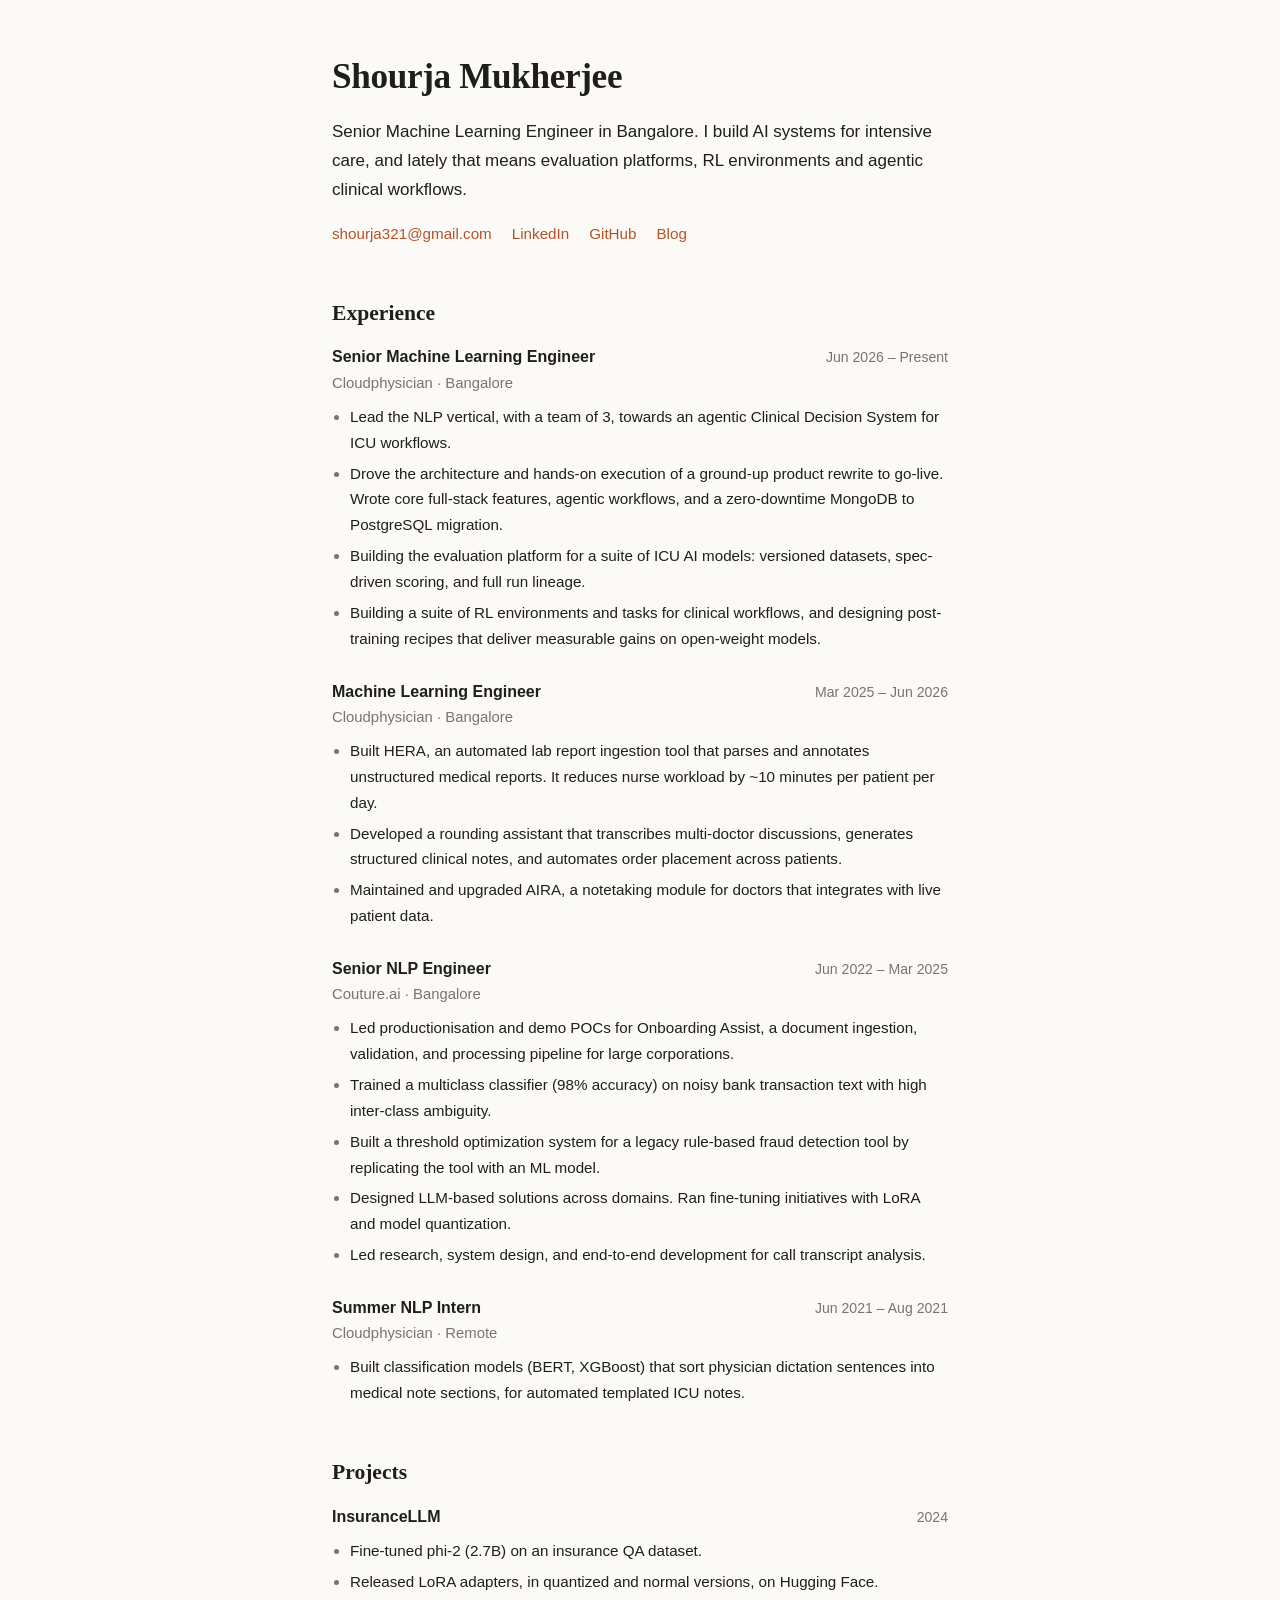
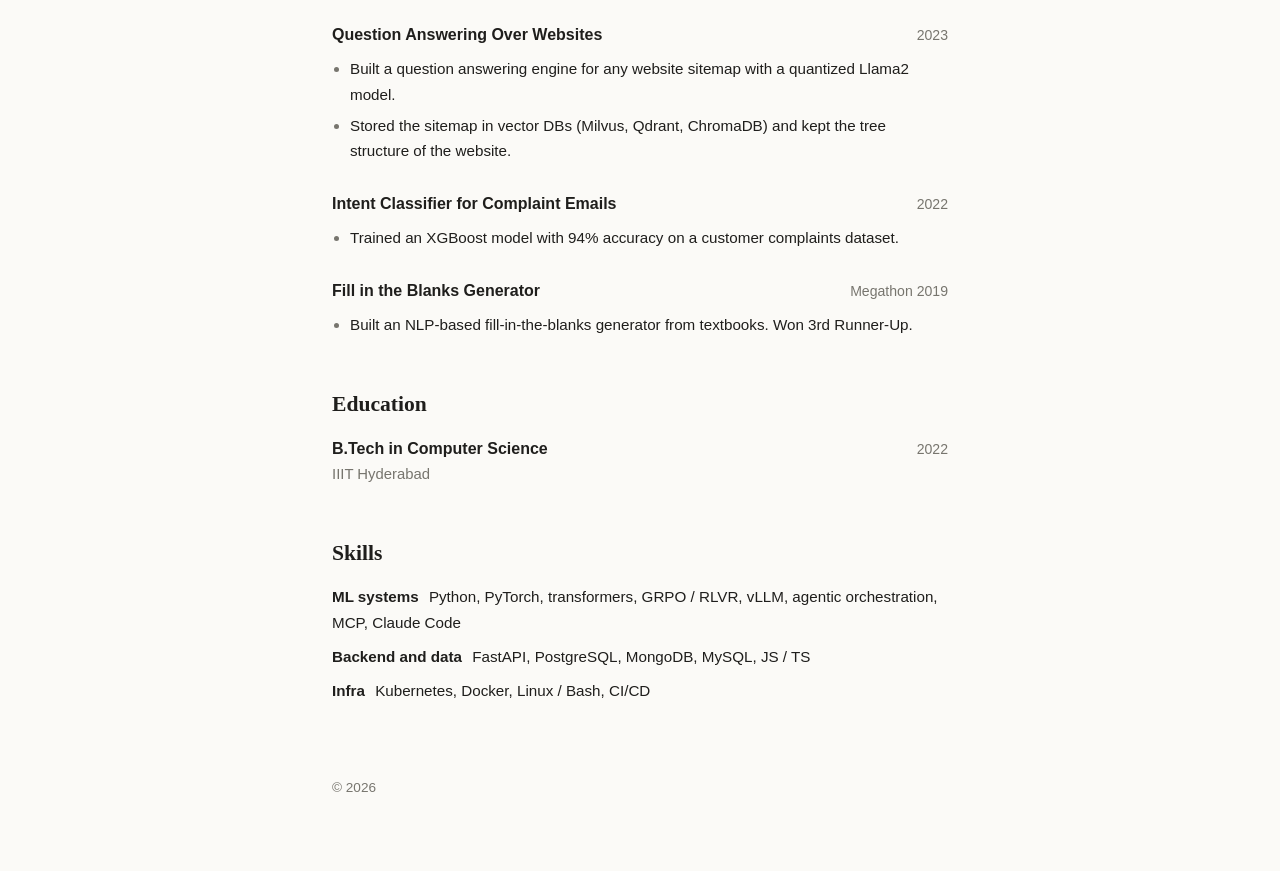
==== commit 166ef864: "Move post list off the home page" ====
--- a/index.html
+++ b/index.html
@@ -15,25 +15,9 @@
             <a href="mailto:shourja321@gmail.com">shourja321@gmail.com</a>
             <a href="https://www.linkedin.com/in/shourja-mukherjee-772241185/" target="_blank" rel="noopener">LinkedIn</a>
             <a href="https://github.com/ShourjaMukherjee" target="_blank" rel="noopener">GitHub</a>
+            <a href="blog.html">Blog</a>
         </p>
     </header>
-
-    <section id="writing">
-        <h2>Writing</h2>
-        <ul class="posts">
-            <li><a href="blog-mongo-postgres.html">Notes on a zero-downtime Mongo to Postgres migration</a></li>
-            <li><a href="blog-rl-razor.html">Why RL fine-tuning forgets less than SFT</a></li>
-            <li><a href="blog-grpo-bias.html">Two divisions in GRPO that skew the update</a></li>
-            <li><a href="blog-softmax-slow.html">A confidently wrong policy barely learns</a></li>
-            <li><a href="blog-eval-clusters.html">Eval questions that share a passage don't count separately</a></li>
-            <li><a href="blog-grpo.html">What a GRPO step actually computes</a></li>
-            <li><a href="blog-policy-gradients.html">Policy gradients with two buttons</a></li>
-            <li><a href="blog-rl-environments.html">An RL environment is two functions</a></li>
-            <li><a href="blog-rl.html">The RL loop in 15 lines of Python</a></li>
-            <li><a href="blog-verifiable-rewards.html">Rewards a program can check, and how they get gamed</a></li>
-            <li><a href="blog-evals.html">What goes into a basic eval</a></li>
-        </ul>
-    </section>
 
     <section id="experience">
         <h2>Experience</h2>
